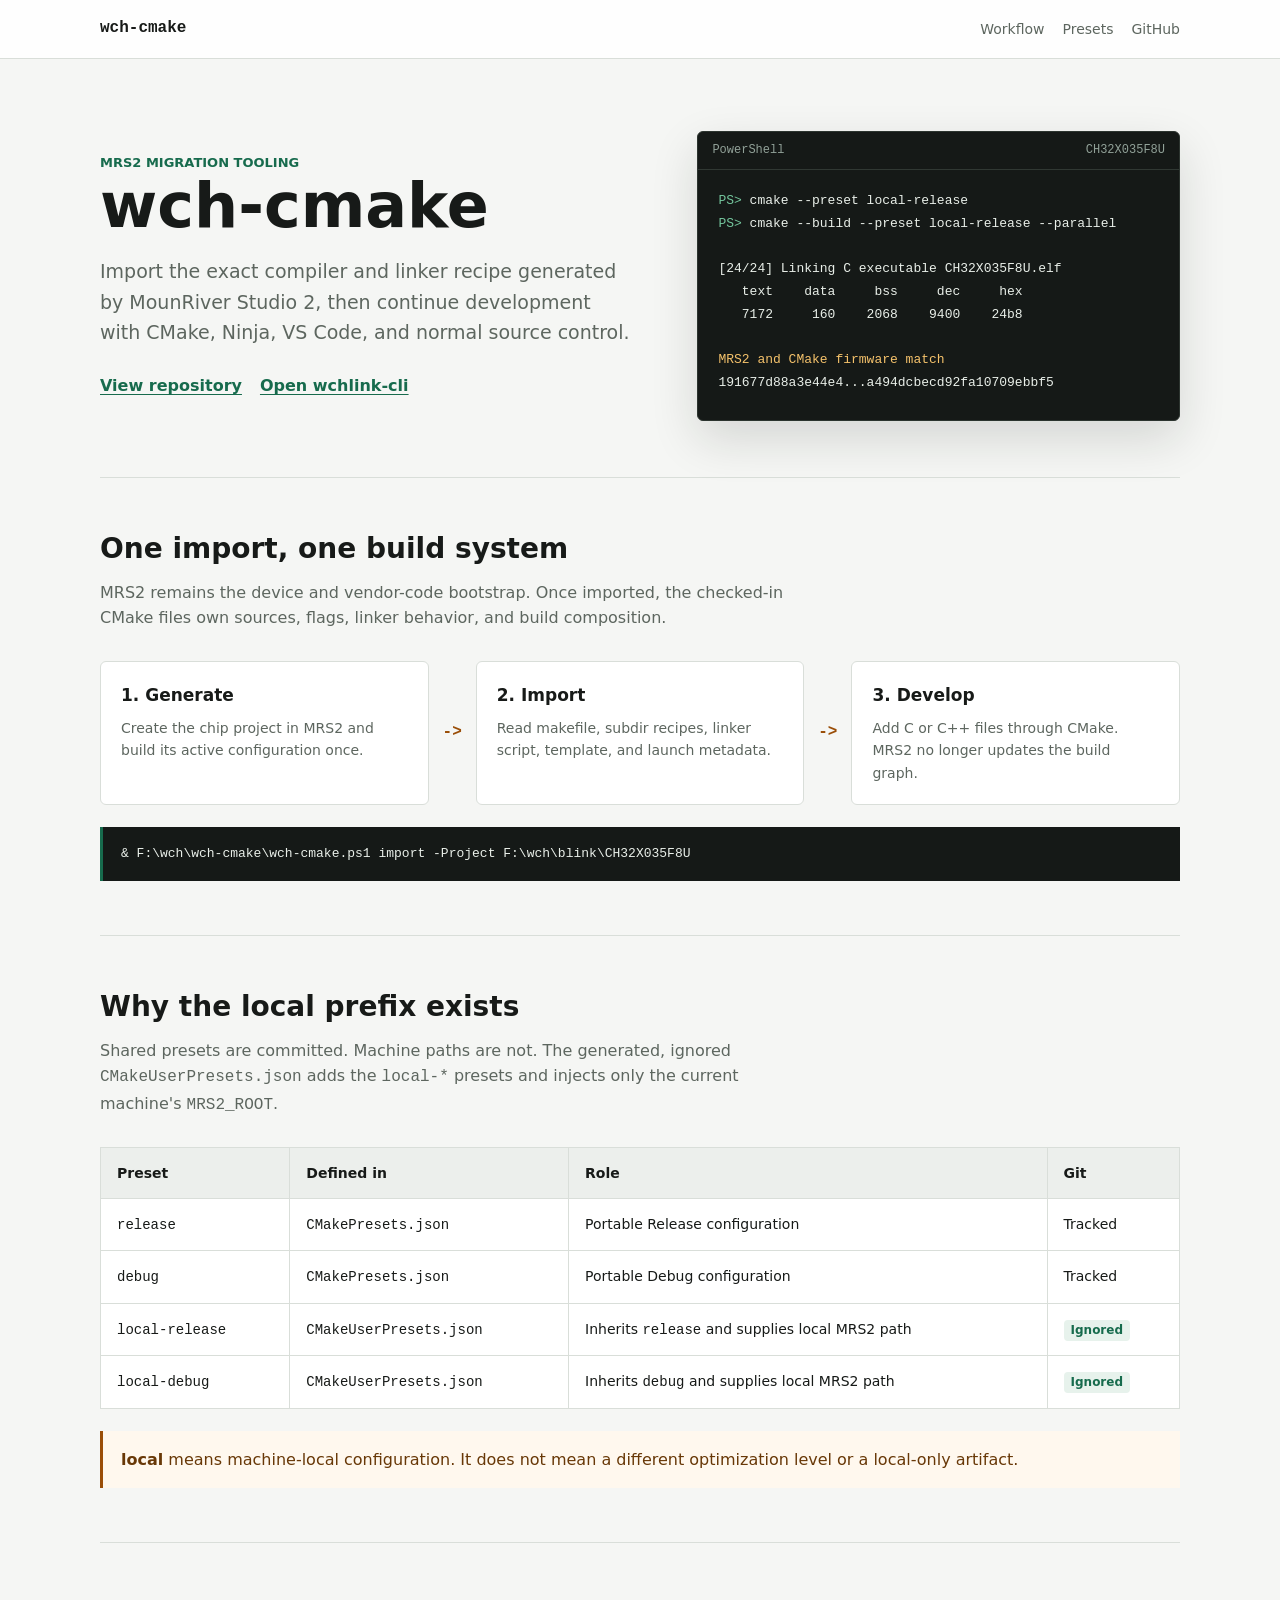
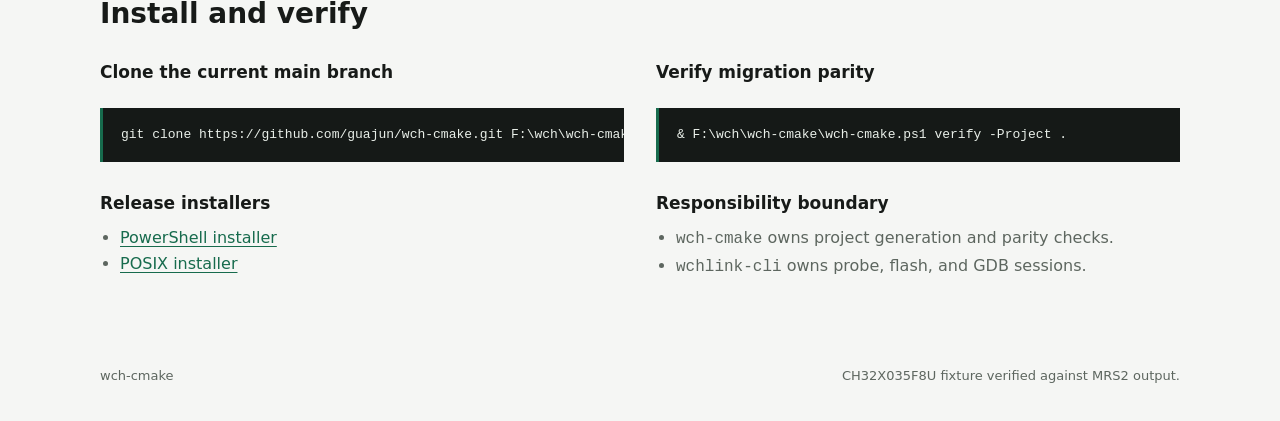
==== docs/index.html @ 76bac371 "Publish documentation with GitHub Pages" ====
<!doctype html>
<html lang="en">
<head>
  <meta charset="utf-8">
  <meta name="viewport" content="width=device-width, initial-scale=1">
  <meta name="description" content="Script-driven MRS2 to CMake migration for WCH RISC-V projects.">
  <title>wch-cmake</title>
  <style>
    :root {
      color-scheme: light;
      --page: #f5f6f4;
      --surface: #ffffff;
      --ink: #171a18;
      --muted: #5d665f;
      --line: #d9ded9;
      --green: #176b4d;
      --green-soft: #e7f2ec;
      --amber: #9a4e08;
      --code: #151917;
      --code-ink: #e9efe9;
      --code-muted: #91a198;
      --max: 1080px;
    }

    * {
      box-sizing: border-box;
    }

    html {
      scroll-behavior: smooth;
    }

    body {
      margin: 0;
      background: var(--page);
      color: var(--ink);
      font-family: Inter, ui-sans-serif, system-ui, -apple-system, BlinkMacSystemFont, "Segoe UI", sans-serif;
      font-size: 16px;
      line-height: 1.6;
      letter-spacing: 0;
    }

    a {
      color: var(--green);
      text-decoration-thickness: 1px;
      text-underline-offset: 3px;
    }

    code,
    pre {
      font-family: "Cascadia Code", "SFMono-Regular", Consolas, monospace;
      letter-spacing: 0;
    }

    .topbar {
      border-bottom: 1px solid var(--line);
      background: rgba(255, 255, 255, 0.92);
    }

    .topbar-inner,
    main,
    footer {
      width: min(calc(100% - 40px), var(--max));
      margin: 0 auto;
    }

    .topbar-inner {
      min-height: 58px;
      display: flex;
      align-items: center;
      justify-content: space-between;
      gap: 24px;
    }

    .wordmark {
      color: var(--ink);
      font-family: "Cascadia Code", Consolas, monospace;
      font-weight: 700;
      text-decoration: none;
    }

    nav {
      display: flex;
      align-items: center;
      gap: 18px;
      font-size: 14px;
    }

    nav a {
      color: var(--muted);
      text-decoration: none;
    }

    .intro {
      display: grid;
      grid-template-columns: minmax(0, 1.05fr) minmax(360px, 0.95fr);
      gap: 64px;
      align-items: center;
      padding: 72px 0 56px;
    }

    .eyebrow {
      color: var(--green);
      font-size: 13px;
      font-weight: 700;
      text-transform: uppercase;
    }

    h1,
    h2,
    h3,
    p {
      margin-top: 0;
    }

    h1 {
      margin-bottom: 18px;
      font-size: clamp(38px, 6vw, 62px);
      line-height: 1.04;
      letter-spacing: 0;
    }

    h2 {
      margin-bottom: 14px;
      font-size: 28px;
      line-height: 1.2;
      letter-spacing: 0;
    }

    h3 {
      margin-bottom: 8px;
      font-size: 17px;
      letter-spacing: 0;
    }

    .lede {
      max-width: 620px;
      color: var(--muted);
      font-size: 19px;
    }

    .links {
      display: flex;
      flex-wrap: wrap;
      gap: 18px;
      margin-top: 26px;
      font-weight: 650;
    }

    .terminal {
      overflow: hidden;
      border: 1px solid #2c342f;
      border-radius: 6px;
      background: var(--code);
      color: var(--code-ink);
      box-shadow: 0 18px 48px rgba(23, 26, 24, 0.14);
    }

    .terminal-bar {
      display: flex;
      align-items: center;
      justify-content: space-between;
      min-height: 38px;
      padding: 0 14px;
      border-bottom: 1px solid #303833;
      color: var(--code-muted);
      font-family: "Cascadia Code", Consolas, monospace;
      font-size: 12px;
    }

    .terminal pre {
      min-height: 250px;
      margin: 0;
      padding: 20px;
      overflow-x: auto;
      font-size: 13px;
      line-height: 1.75;
    }

    .prompt {
      color: #74c69d;
    }

    .result {
      color: #f5c26b;
    }

    section {
      padding: 54px 0;
      border-top: 1px solid var(--line);
    }

    .section-copy {
      max-width: 720px;
      color: var(--muted);
    }

    .flow {
      display: grid;
      grid-template-columns: 1fr auto 1fr auto 1fr;
      gap: 14px;
      align-items: stretch;
      margin-top: 30px;
    }

    .flow-item {
      min-width: 0;
      padding: 20px;
      border: 1px solid var(--line);
      border-radius: 6px;
      background: var(--surface);
    }

    .flow-item p {
      margin-bottom: 0;
      color: var(--muted);
      font-size: 14px;
    }

    .flow-arrow {
      align-self: center;
      color: var(--amber);
      font-family: Consolas, monospace;
      font-weight: 700;
    }

    .command {
      margin: 22px 0 0;
      padding: 16px 18px;
      overflow-x: auto;
      border-left: 3px solid var(--green);
      background: var(--code);
      color: var(--code-ink);
      font-size: 13px;
      line-height: 1.7;
      white-space: pre;
    }

    .preset-table {
      width: 100%;
      margin-top: 28px;
      border-collapse: collapse;
      background: var(--surface);
      font-size: 14px;
    }

    .preset-table th,
    .preset-table td {
      padding: 14px 16px;
      border: 1px solid var(--line);
      text-align: left;
      vertical-align: top;
    }

    .preset-table th {
      background: #ecefec;
      font-weight: 700;
    }

    .local {
      display: inline-block;
      padding: 1px 7px;
      border-radius: 4px;
      background: var(--green-soft);
      color: var(--green);
      font-size: 12px;
      font-weight: 700;
    }

    .note {
      margin-top: 22px;
      padding: 16px 18px;
      border-left: 3px solid var(--amber);
      background: #fff8ee;
      color: #683807;
    }

    .two-column {
      display: grid;
      grid-template-columns: repeat(2, minmax(0, 1fr));
      gap: 32px;
      margin-top: 28px;
    }

    .plain-list {
      margin: 0;
      padding-left: 20px;
      color: var(--muted);
    }

    footer {
      display: flex;
      justify-content: space-between;
      gap: 24px;
      padding: 32px 0 44px;
      color: var(--muted);
      font-size: 13px;
    }

    @media (max-width: 820px) {
      .intro {
        grid-template-columns: 1fr;
        gap: 36px;
        padding-top: 48px;
      }

      .flow {
        grid-template-columns: 1fr;
      }

      .flow-arrow {
        transform: rotate(90deg);
        justify-self: center;
      }
    }

    @media (max-width: 620px) {
      .topbar-inner,
      main,
      footer {
        width: min(calc(100% - 28px), var(--max));
      }

      nav a:not(:last-child) {
        display: none;
      }

      .intro {
        padding: 38px 0 42px;
      }

      .lede {
        font-size: 17px;
      }

      .two-column {
        grid-template-columns: 1fr;
      }

      .preset-table {
        display: block;
        overflow-x: auto;
      }

      footer {
        flex-direction: column;
      }
    }
  </style>
</head>
<body>
  <header class="topbar">
    <div class="topbar-inner">
      <a class="wordmark" href="./">wch-cmake</a>
      <nav aria-label="Primary navigation">
        <a href="#workflow">Workflow</a>
        <a href="#presets">Presets</a>
        <a href="https://github.com/guajun/wch-cmake">GitHub</a>
      </nav>
    </div>
  </header>

  <main>
    <div class="intro">
      <div>
        <div class="eyebrow">MRS2 migration tooling</div>
        <h1>wch-cmake</h1>
        <p class="lede">
          Import the exact compiler and linker recipe generated by MounRiver
          Studio 2, then continue development with CMake, Ninja, VS Code, and
          normal source control.
        </p>
        <div class="links">
          <a href="https://github.com/guajun/wch-cmake">View repository</a>
          <a href="https://github.com/guajun/wchlink-cli">Open wchlink-cli</a>
        </div>
      </div>

      <div class="terminal" aria-label="Verified CH32X035 build output">
        <div class="terminal-bar">
          <span>PowerShell</span>
          <span>CH32X035F8U</span>
        </div>
        <pre><span class="prompt">PS&gt;</span> cmake --preset local-release
<span class="prompt">PS&gt;</span> cmake --build --preset local-release --parallel

[24/24] Linking C executable CH32X035F8U.elf
   text    data     bss     dec     hex
   7172     160    2068    9400    24b8

<span class="result">MRS2 and CMake firmware match</span>
191677d88a3e44e4...a494dcbecd92fa10709ebbf5</pre>
      </div>
    </div>

    <section id="workflow">
      <h2>One import, one build system</h2>
      <p class="section-copy">
        MRS2 remains the device and vendor-code bootstrap. Once imported, the
        checked-in CMake files own sources, flags, linker behavior, and build
        composition.
      </p>

      <div class="flow" aria-label="MRS2 to CMake workflow">
        <div class="flow-item">
          <h3>1. Generate</h3>
          <p>Create the chip project in MRS2 and build its active configuration once.</p>
        </div>
        <div class="flow-arrow" aria-hidden="true">-&gt;</div>
        <div class="flow-item">
          <h3>2. Import</h3>
          <p>Read makefile, subdir recipes, linker script, template, and launch metadata.</p>
        </div>
        <div class="flow-arrow" aria-hidden="true">-&gt;</div>
        <div class="flow-item">
          <h3>3. Develop</h3>
          <p>Add C or C++ files through CMake. MRS2 no longer updates the build graph.</p>
        </div>
      </div>

      <pre class="command">&amp; F:\wch\wch-cmake\wch-cmake.ps1 import -Project F:\wch\blink\CH32X035F8U</pre>
    </section>

    <section id="presets">
      <h2>Why the local prefix exists</h2>
      <p class="section-copy">
        Shared presets are committed. Machine paths are not. The generated,
        ignored <code>CMakeUserPresets.json</code> adds the <code>local-*</code>
        presets and injects only the current machine's <code>MRS2_ROOT</code>.
      </p>

      <table class="preset-table">
        <thead>
          <tr>
            <th>Preset</th>
            <th>Defined in</th>
            <th>Role</th>
            <th>Git</th>
          </tr>
        </thead>
        <tbody>
          <tr>
            <td><code>release</code></td>
            <td><code>CMakePresets.json</code></td>
            <td>Portable Release configuration</td>
            <td>Tracked</td>
          </tr>
          <tr>
            <td><code>debug</code></td>
            <td><code>CMakePresets.json</code></td>
            <td>Portable Debug configuration</td>
            <td>Tracked</td>
          </tr>
          <tr>
            <td><code>local-release</code></td>
            <td><code>CMakeUserPresets.json</code></td>
            <td>Inherits <code>release</code> and supplies local MRS2 path</td>
            <td><span class="local">Ignored</span></td>
          </tr>
          <tr>
            <td><code>local-debug</code></td>
            <td><code>CMakeUserPresets.json</code></td>
            <td>Inherits <code>debug</code> and supplies local MRS2 path</td>
            <td><span class="local">Ignored</span></td>
          </tr>
        </tbody>
      </table>

      <div class="note">
        <strong>local</strong> means machine-local configuration. It does not
        mean a different optimization level or a local-only artifact.
      </div>
    </section>

    <section id="install">
      <h2>Install and verify</h2>
      <div class="two-column">
        <div>
          <h3>Clone the current main branch</h3>
          <pre class="command">git clone https://github.com/guajun/wch-cmake.git F:\wch\wch-cmake</pre>
        </div>
        <div>
          <h3>Verify migration parity</h3>
          <pre class="command">&amp; F:\wch\wch-cmake\wch-cmake.ps1 verify -Project .</pre>
        </div>
      </div>

      <div class="two-column">
        <div>
          <h3>Release installers</h3>
          <ul class="plain-list">
            <li><a href="./install.ps1">PowerShell installer</a></li>
            <li><a href="./install.sh">POSIX installer</a></li>
          </ul>
        </div>
        <div>
          <h3>Responsibility boundary</h3>
          <ul class="plain-list">
            <li><code>wch-cmake</code> owns project generation and parity checks.</li>
            <li><code>wchlink-cli</code> owns probe, flash, and GDB sessions.</li>
          </ul>
        </div>
      </div>
    </section>
  </main>

  <footer>
    <span>wch-cmake</span>
    <span>CH32X035F8U fixture verified against MRS2 output.</span>
  </footer>
</body>
</html>
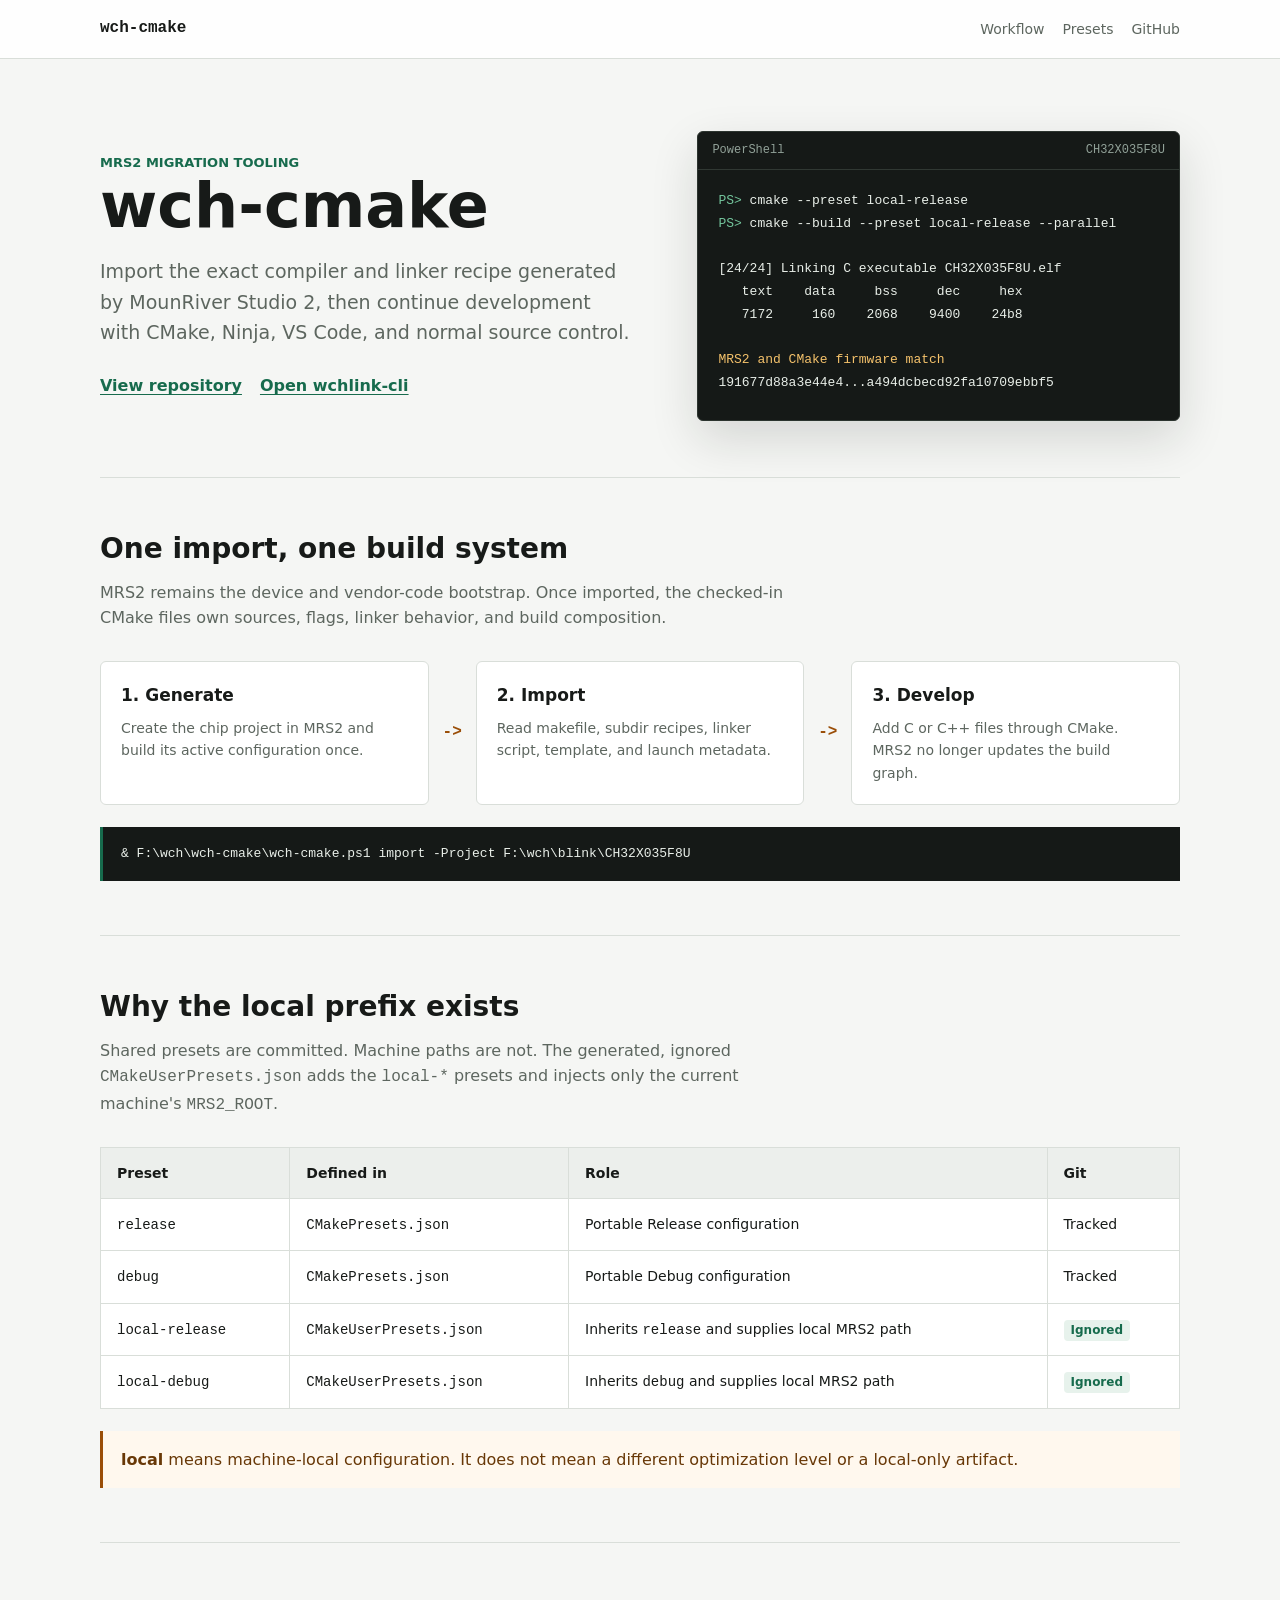
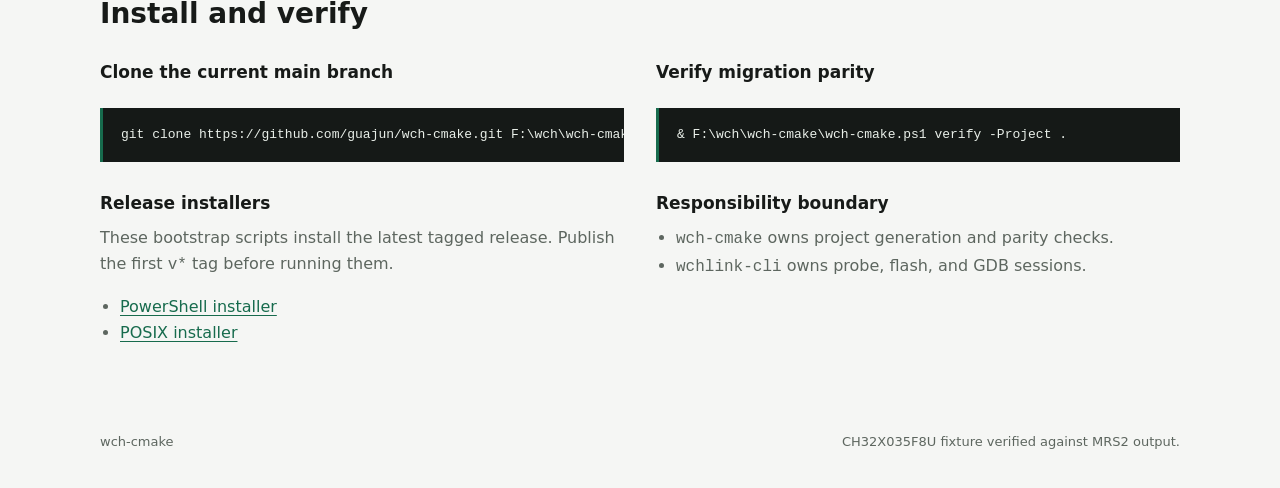
==== commit b7c10704: "Clarify tagged release requirement" ====
--- a/docs/index.html
+++ b/docs/index.html
@@ -488,6 +488,10 @@
       <div class="two-column">
         <div>
           <h3>Release installers</h3>
+          <p class="section-copy">
+            These bootstrap scripts install the latest tagged release. Publish
+            the first <code>v*</code> tag before running them.
+          </p>
           <ul class="plain-list">
             <li><a href="./install.ps1">PowerShell installer</a></li>
             <li><a href="./install.sh">POSIX installer</a></li>
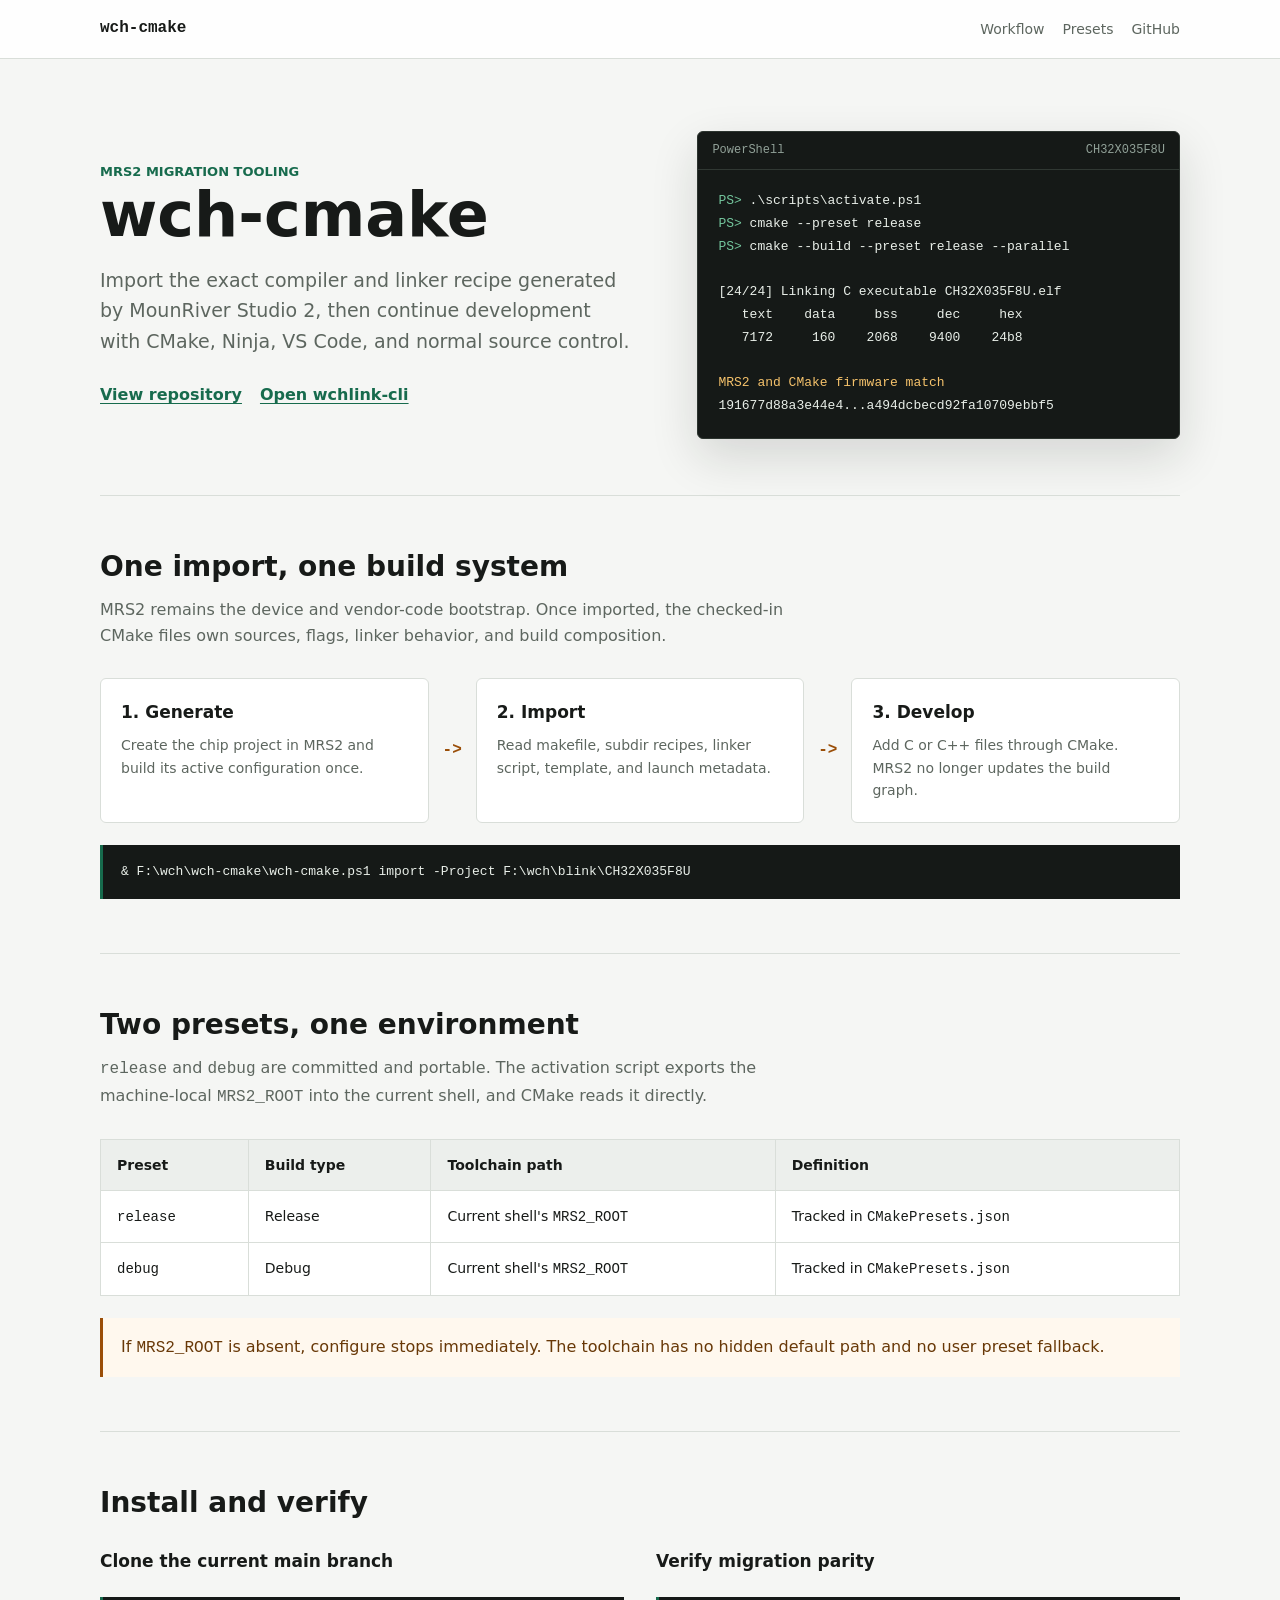
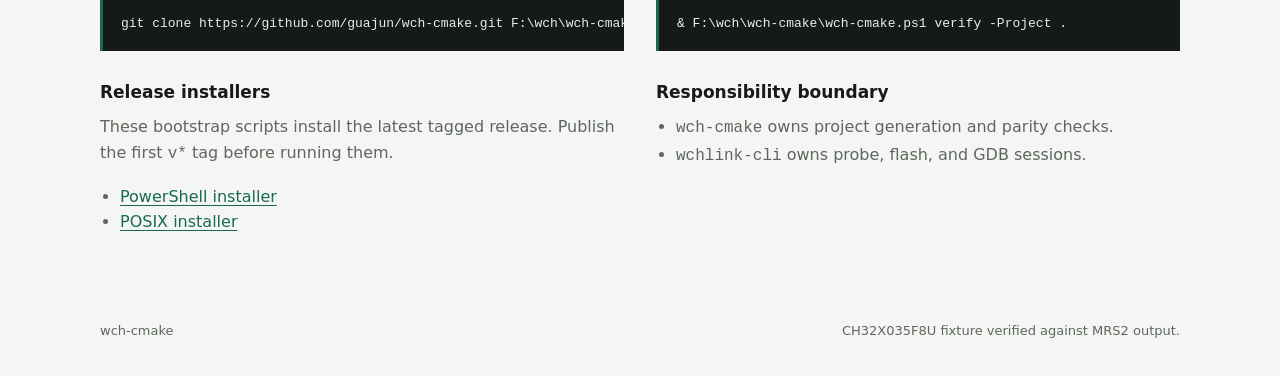
==== commit 5f81a8a6: "Use environment-backed release and debug presets" ====
--- a/docs/index.html
+++ b/docs/index.html
@@ -257,16 +257,6 @@
       font-weight: 700;
     }
 
-    .local {
-      display: inline-block;
-      padding: 1px 7px;
-      border-radius: 4px;
-      background: var(--green-soft);
-      color: var(--green);
-      font-size: 12px;
-      font-weight: 700;
-    }
-
     .note {
       margin-top: 22px;
       padding: 16px 18px;
@@ -381,8 +371,9 @@
           <span>PowerShell</span>
           <span>CH32X035F8U</span>
         </div>
-        <pre><span class="prompt">PS&gt;</span> cmake --preset local-release
-<span class="prompt">PS&gt;</span> cmake --build --preset local-release --parallel
+        <pre><span class="prompt">PS&gt;</span> .\scripts\activate.ps1
+<span class="prompt">PS&gt;</span> cmake --preset release
+<span class="prompt">PS&gt;</span> cmake --build --preset release --parallel
 
 [24/24] Linking C executable CH32X035F8U.elf
    text    data     bss     dec     hex
@@ -422,53 +413,41 @@
     </section>
 
     <section id="presets">
-      <h2>Why the local prefix exists</h2>
+      <h2>Two presets, one environment</h2>
       <p class="section-copy">
-        Shared presets are committed. Machine paths are not. The generated,
-        ignored <code>CMakeUserPresets.json</code> adds the <code>local-*</code>
-        presets and injects only the current machine's <code>MRS2_ROOT</code>.
+        <code>release</code> and <code>debug</code> are committed and portable.
+        The activation script exports the machine-local <code>MRS2_ROOT</code>
+        into the current shell, and CMake reads it directly.
       </p>
 
       <table class="preset-table">
         <thead>
           <tr>
             <th>Preset</th>
-            <th>Defined in</th>
-            <th>Role</th>
-            <th>Git</th>
+            <th>Build type</th>
+            <th>Toolchain path</th>
+            <th>Definition</th>
           </tr>
         </thead>
         <tbody>
           <tr>
             <td><code>release</code></td>
-            <td><code>CMakePresets.json</code></td>
-            <td>Portable Release configuration</td>
-            <td>Tracked</td>
+            <td>Release</td>
+            <td>Current shell's <code>MRS2_ROOT</code></td>
+            <td>Tracked in <code>CMakePresets.json</code></td>
           </tr>
           <tr>
             <td><code>debug</code></td>
-            <td><code>CMakePresets.json</code></td>
-            <td>Portable Debug configuration</td>
-            <td>Tracked</td>
-          </tr>
-          <tr>
-            <td><code>local-release</code></td>
-            <td><code>CMakeUserPresets.json</code></td>
-            <td>Inherits <code>release</code> and supplies local MRS2 path</td>
-            <td><span class="local">Ignored</span></td>
-          </tr>
-          <tr>
-            <td><code>local-debug</code></td>
-            <td><code>CMakeUserPresets.json</code></td>
-            <td>Inherits <code>debug</code> and supplies local MRS2 path</td>
-            <td><span class="local">Ignored</span></td>
+            <td>Debug</td>
+            <td>Current shell's <code>MRS2_ROOT</code></td>
+            <td>Tracked in <code>CMakePresets.json</code></td>
           </tr>
         </tbody>
       </table>
 
       <div class="note">
-        <strong>local</strong> means machine-local configuration. It does not
-        mean a different optimization level or a local-only artifact.
+        If <code>MRS2_ROOT</code> is absent, configure stops immediately. The
+        toolchain has no hidden default path and no user preset fallback.
       </div>
     </section>
 
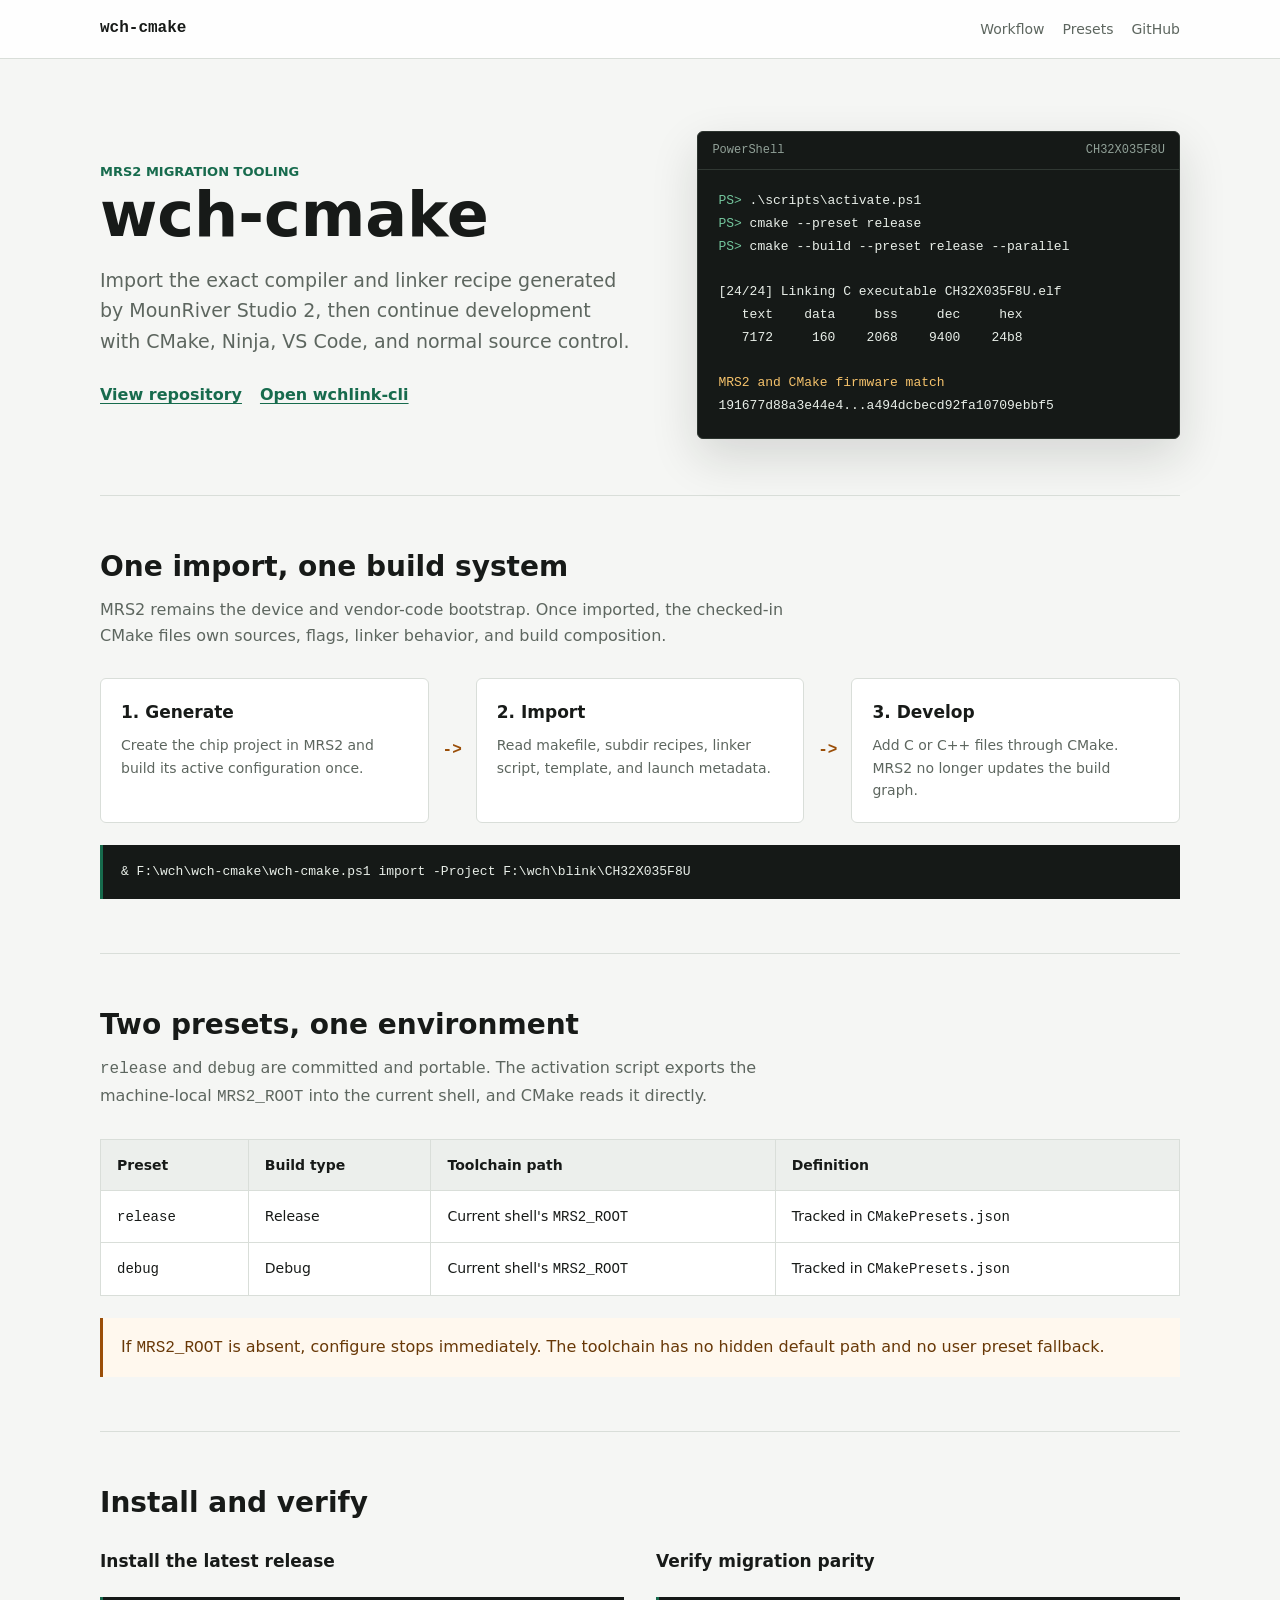
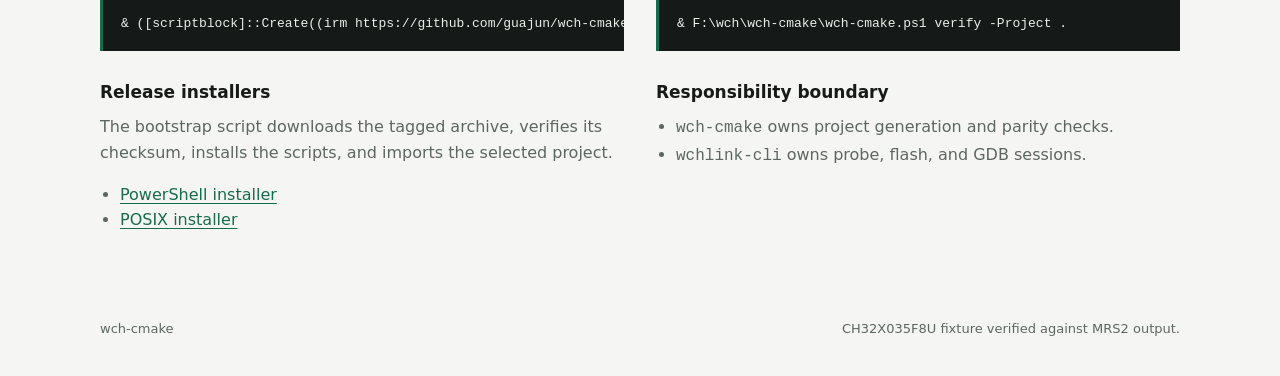
==== commit 90d3cd2c: "Prepare one-command release installer" ====
--- a/docs/index.html
+++ b/docs/index.html
@@ -455,8 +455,8 @@
       <h2>Install and verify</h2>
       <div class="two-column">
         <div>
-          <h3>Clone the current main branch</h3>
-          <pre class="command">git clone https://github.com/guajun/wch-cmake.git F:\wch\wch-cmake</pre>
+          <h3>Install the latest release</h3>
+          <pre class="command">&amp; ([scriptblock]::Create((irm https://github.com/guajun/wch-cmake/releases/latest/download/install.ps1))) -Project F:\wch\blink\CH32X035F8U</pre>
         </div>
         <div>
           <h3>Verify migration parity</h3>
@@ -468,8 +468,8 @@
         <div>
           <h3>Release installers</h3>
           <p class="section-copy">
-            These bootstrap scripts install the latest tagged release. Publish
-            the first <code>v*</code> tag before running them.
+            The bootstrap script downloads the tagged archive, verifies its
+            checksum, installs the scripts, and imports the selected project.
           </p>
           <ul class="plain-list">
             <li><a href="./install.ps1">PowerShell installer</a></li>
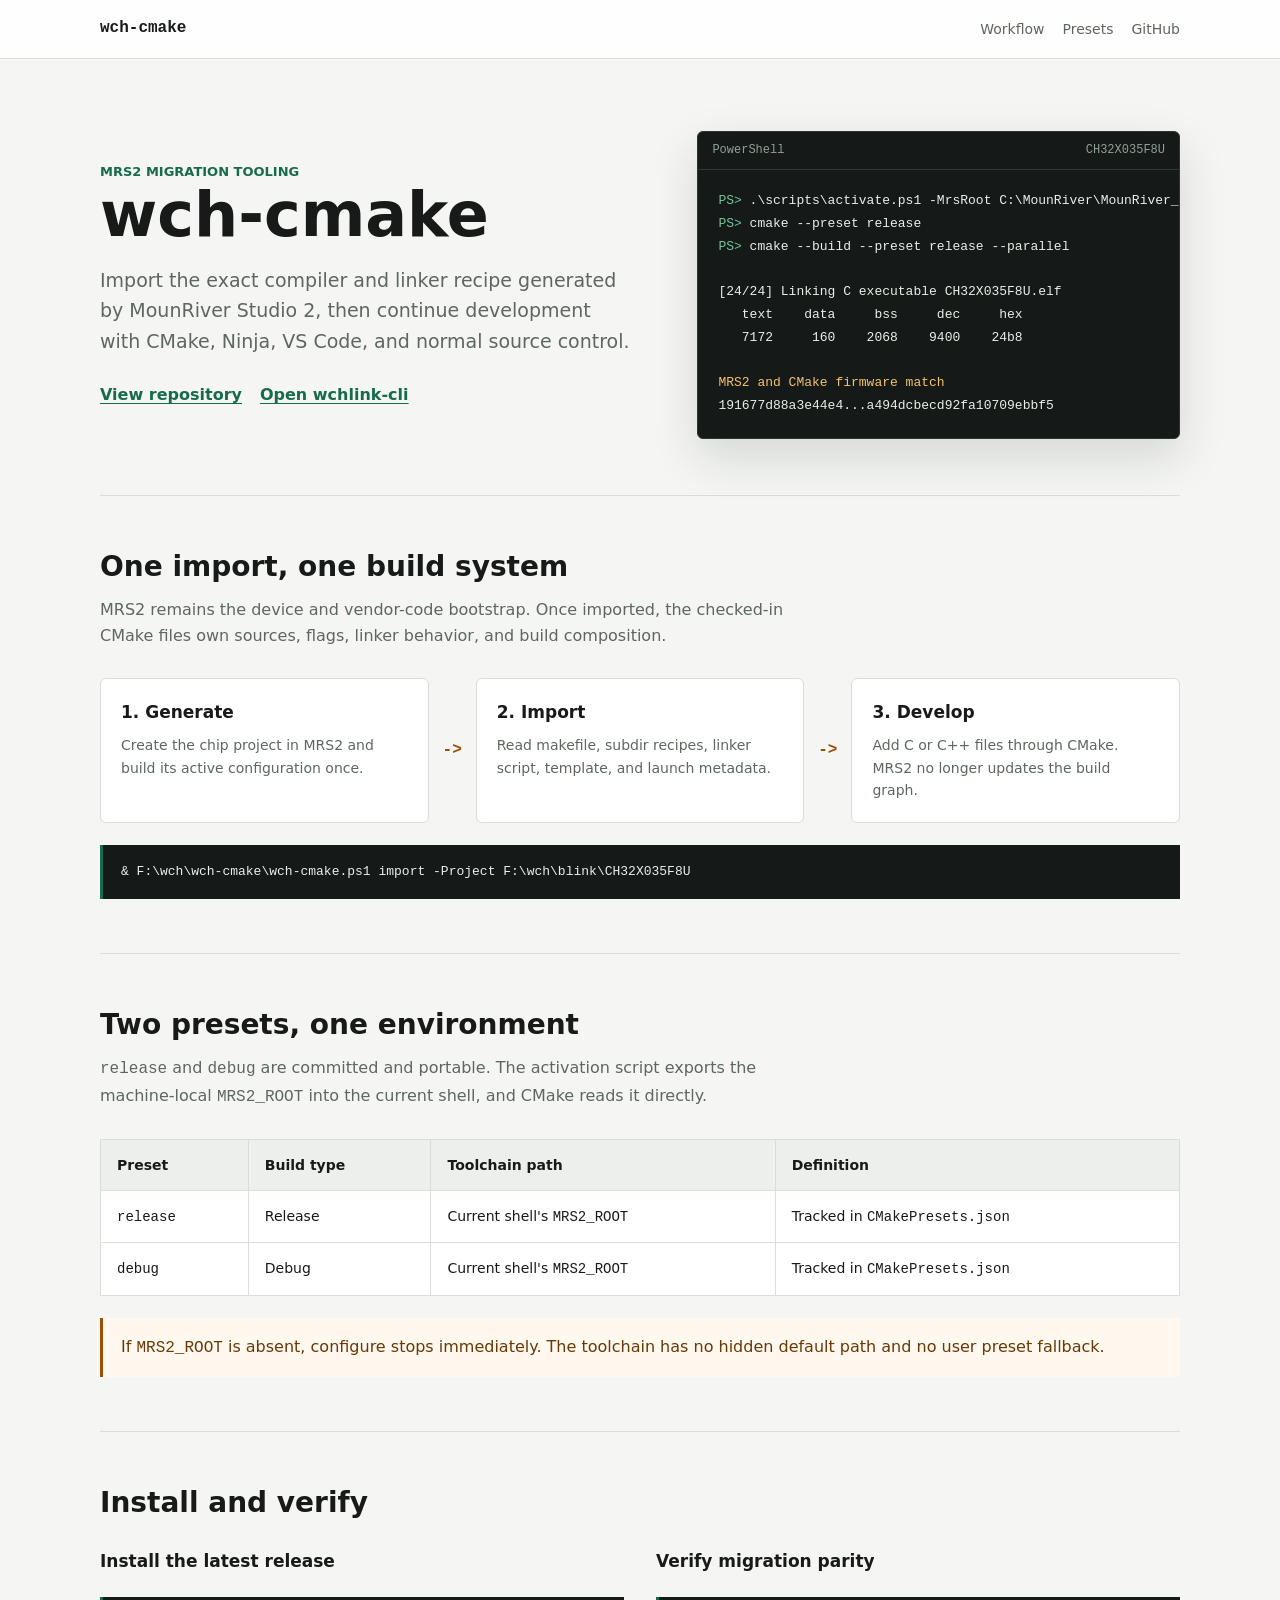
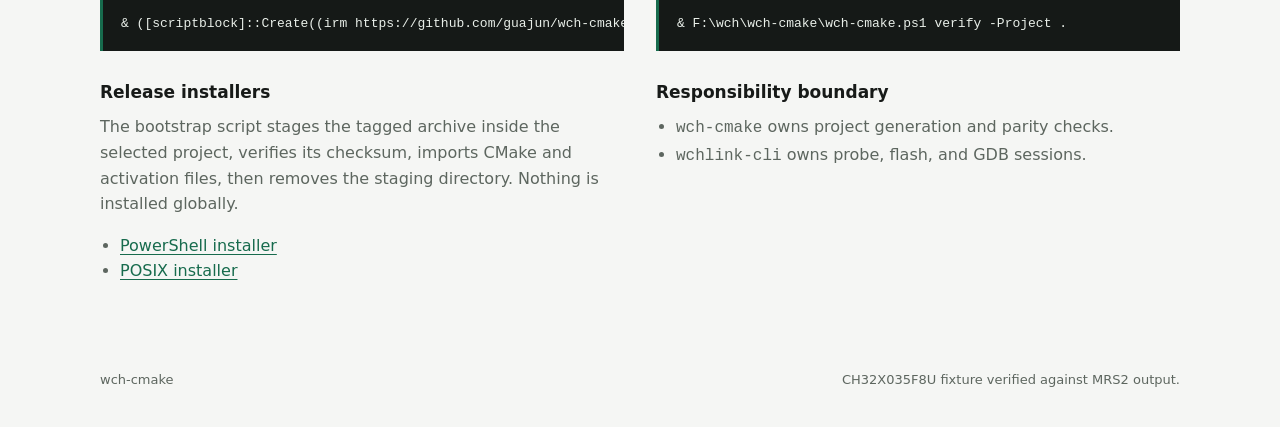
==== commit 59348cc2: "Keep toolchain installation project-local" ====
--- a/docs/index.html
+++ b/docs/index.html
@@ -371,7 +371,7 @@
           <span>PowerShell</span>
           <span>CH32X035F8U</span>
         </div>
-        <pre><span class="prompt">PS&gt;</span> .\scripts\activate.ps1
+        <pre><span class="prompt">PS&gt;</span> .\scripts\activate.ps1 -MrsRoot C:\MounRiver\MounRiver_Studio2
 <span class="prompt">PS&gt;</span> cmake --preset release
 <span class="prompt">PS&gt;</span> cmake --build --preset release --parallel
 
@@ -468,8 +468,9 @@
         <div>
           <h3>Release installers</h3>
           <p class="section-copy">
-            The bootstrap script downloads the tagged archive, verifies its
-            checksum, installs the scripts, and imports the selected project.
+            The bootstrap script stages the tagged archive inside the selected
+            project, verifies its checksum, imports CMake and activation files,
+            then removes the staging directory. Nothing is installed globally.
           </p>
           <ul class="plain-list">
             <li><a href="./install.ps1">PowerShell installer</a></li>
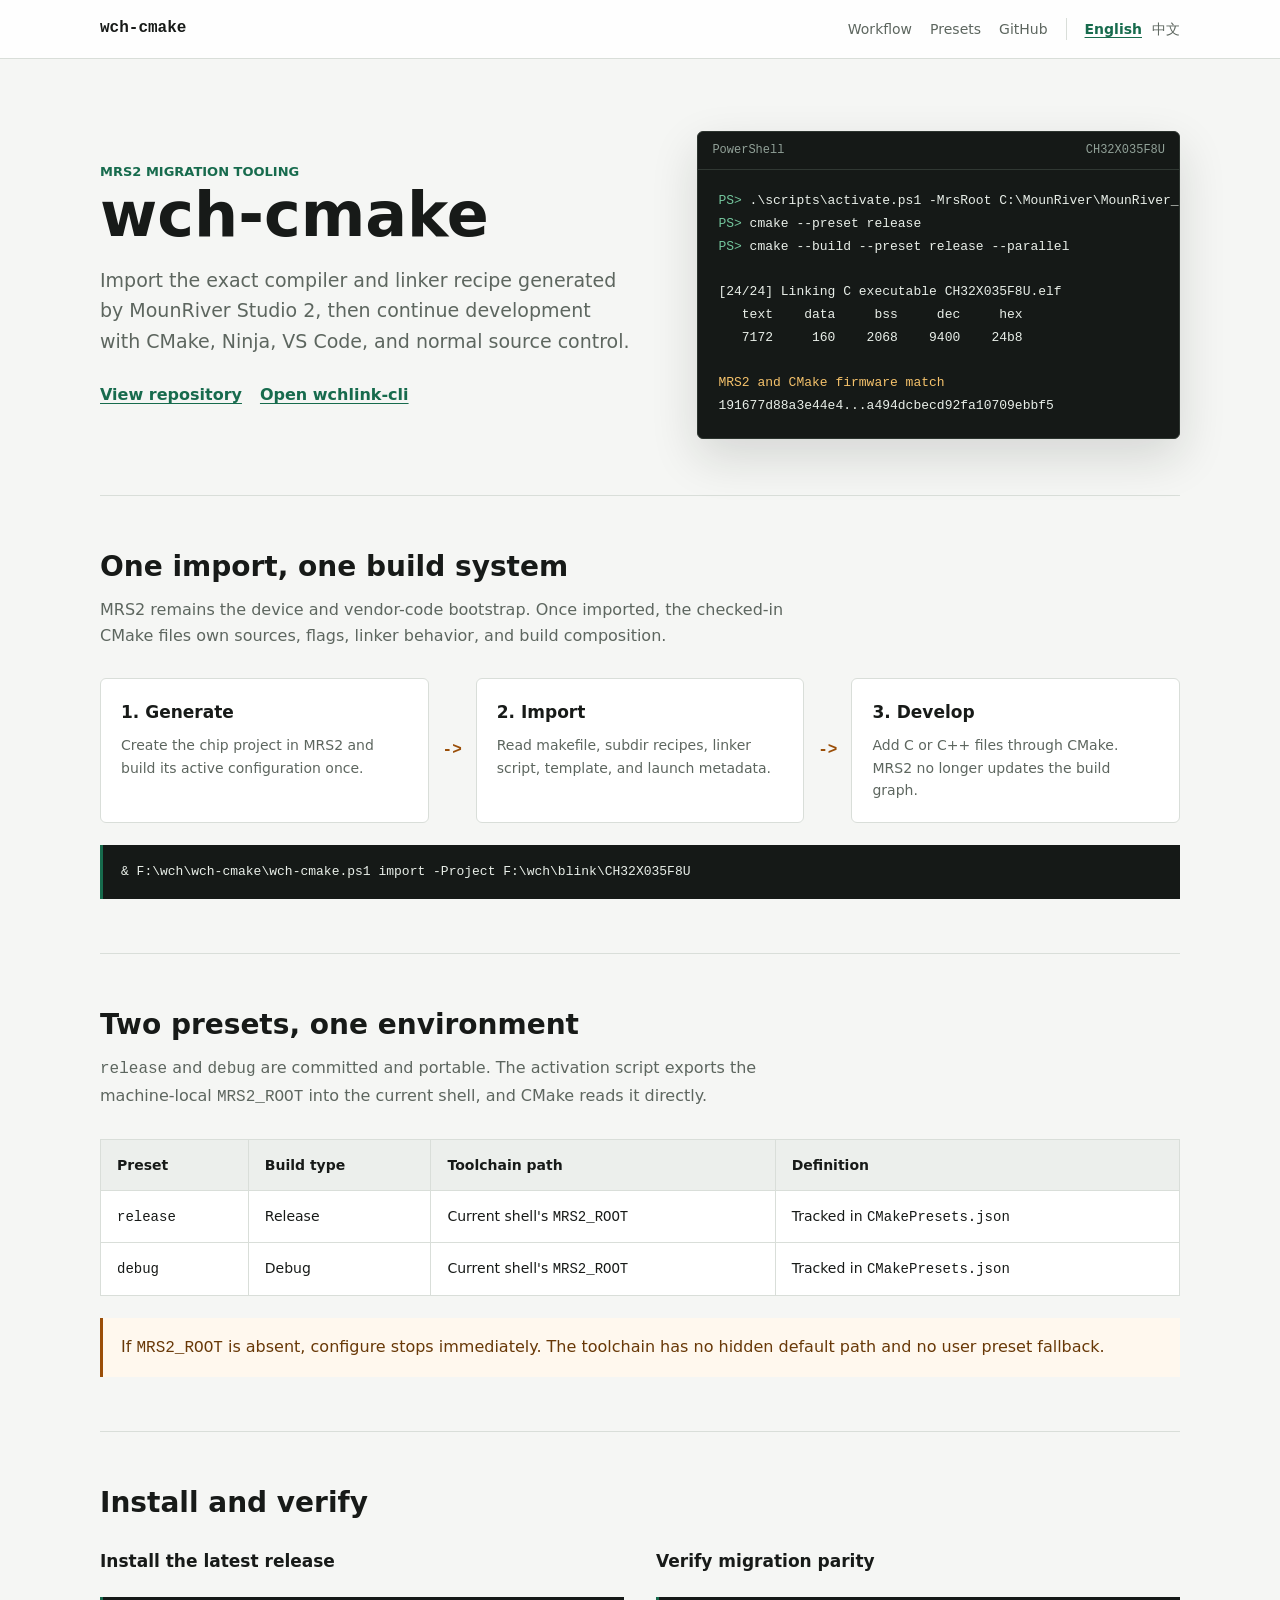
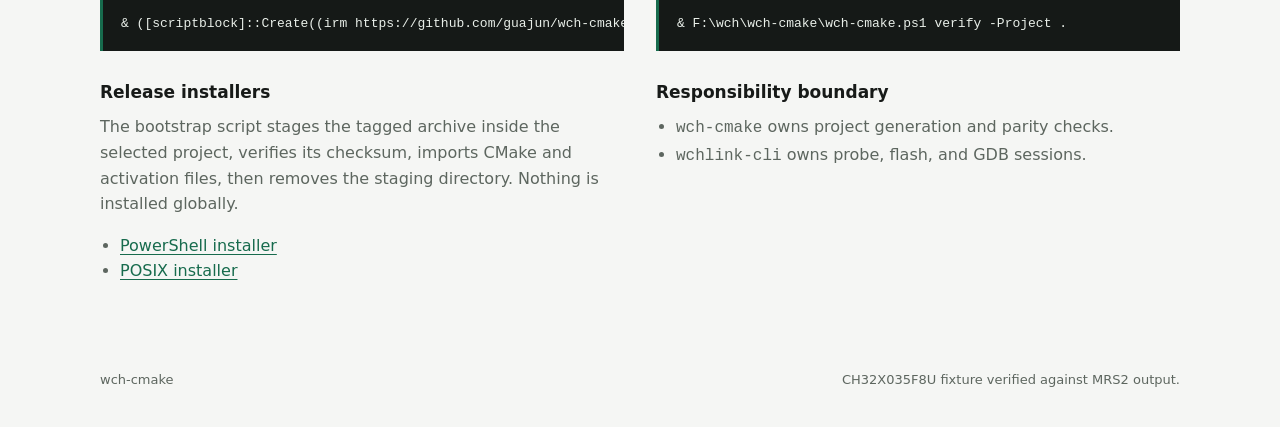
==== commit 1032e78a: "docs: add Chinese GitHub Pages and language navigation" ====
--- a/docs/index.html
+++ b/docs/index.html
@@ -5,338 +5,10 @@
   <meta name="viewport" content="width=device-width, initial-scale=1">
   <meta name="description" content="Script-driven MRS2 to CMake migration for WCH RISC-V projects.">
   <title>wch-cmake</title>
-  <style>
-    :root {
-      color-scheme: light;
-      --page: #f5f6f4;
-      --surface: #ffffff;
-      --ink: #171a18;
-      --muted: #5d665f;
-      --line: #d9ded9;
-      --green: #176b4d;
-      --green-soft: #e7f2ec;
-      --amber: #9a4e08;
-      --code: #151917;
-      --code-ink: #e9efe9;
-      --code-muted: #91a198;
-      --max: 1080px;
-    }
+  <link rel="stylesheet" href="./styles.css">
+  <link rel="alternate" hreflang="en" href="./">
+  <link rel="alternate" hreflang="zh-CN" href="./zh.html">
 
-    * {
-      box-sizing: border-box;
-    }
-
-    html {
-      scroll-behavior: smooth;
-    }
-
-    body {
-      margin: 0;
-      background: var(--page);
-      color: var(--ink);
-      font-family: Inter, ui-sans-serif, system-ui, -apple-system, BlinkMacSystemFont, "Segoe UI", sans-serif;
-      font-size: 16px;
-      line-height: 1.6;
-      letter-spacing: 0;
-    }
-
-    a {
-      color: var(--green);
-      text-decoration-thickness: 1px;
-      text-underline-offset: 3px;
-    }
-
-    code,
-    pre {
-      font-family: "Cascadia Code", "SFMono-Regular", Consolas, monospace;
-      letter-spacing: 0;
-    }
-
-    .topbar {
-      border-bottom: 1px solid var(--line);
-      background: rgba(255, 255, 255, 0.92);
-    }
-
-    .topbar-inner,
-    main,
-    footer {
-      width: min(calc(100% - 40px), var(--max));
-      margin: 0 auto;
-    }
-
-    .topbar-inner {
-      min-height: 58px;
-      display: flex;
-      align-items: center;
-      justify-content: space-between;
-      gap: 24px;
-    }
-
-    .wordmark {
-      color: var(--ink);
-      font-family: "Cascadia Code", Consolas, monospace;
-      font-weight: 700;
-      text-decoration: none;
-    }
-
-    nav {
-      display: flex;
-      align-items: center;
-      gap: 18px;
-      font-size: 14px;
-    }
-
-    nav a {
-      color: var(--muted);
-      text-decoration: none;
-    }
-
-    .intro {
-      display: grid;
-      grid-template-columns: minmax(0, 1.05fr) minmax(360px, 0.95fr);
-      gap: 64px;
-      align-items: center;
-      padding: 72px 0 56px;
-    }
-
-    .eyebrow {
-      color: var(--green);
-      font-size: 13px;
-      font-weight: 700;
-      text-transform: uppercase;
-    }
-
-    h1,
-    h2,
-    h3,
-    p {
-      margin-top: 0;
-    }
-
-    h1 {
-      margin-bottom: 18px;
-      font-size: clamp(38px, 6vw, 62px);
-      line-height: 1.04;
-      letter-spacing: 0;
-    }
-
-    h2 {
-      margin-bottom: 14px;
-      font-size: 28px;
-      line-height: 1.2;
-      letter-spacing: 0;
-    }
-
-    h3 {
-      margin-bottom: 8px;
-      font-size: 17px;
-      letter-spacing: 0;
-    }
-
-    .lede {
-      max-width: 620px;
-      color: var(--muted);
-      font-size: 19px;
-    }
-
-    .links {
-      display: flex;
-      flex-wrap: wrap;
-      gap: 18px;
-      margin-top: 26px;
-      font-weight: 650;
-    }
-
-    .terminal {
-      overflow: hidden;
-      border: 1px solid #2c342f;
-      border-radius: 6px;
-      background: var(--code);
-      color: var(--code-ink);
-      box-shadow: 0 18px 48px rgba(23, 26, 24, 0.14);
-    }
-
-    .terminal-bar {
-      display: flex;
-      align-items: center;
-      justify-content: space-between;
-      min-height: 38px;
-      padding: 0 14px;
-      border-bottom: 1px solid #303833;
-      color: var(--code-muted);
-      font-family: "Cascadia Code", Consolas, monospace;
-      font-size: 12px;
-    }
-
-    .terminal pre {
-      min-height: 250px;
-      margin: 0;
-      padding: 20px;
-      overflow-x: auto;
-      font-size: 13px;
-      line-height: 1.75;
-    }
-
-    .prompt {
-      color: #74c69d;
-    }
-
-    .result {
-      color: #f5c26b;
-    }
-
-    section {
-      padding: 54px 0;
-      border-top: 1px solid var(--line);
-    }
-
-    .section-copy {
-      max-width: 720px;
-      color: var(--muted);
-    }
-
-    .flow {
-      display: grid;
-      grid-template-columns: 1fr auto 1fr auto 1fr;
-      gap: 14px;
-      align-items: stretch;
-      margin-top: 30px;
-    }
-
-    .flow-item {
-      min-width: 0;
-      padding: 20px;
-      border: 1px solid var(--line);
-      border-radius: 6px;
-      background: var(--surface);
-    }
-
-    .flow-item p {
-      margin-bottom: 0;
-      color: var(--muted);
-      font-size: 14px;
-    }
-
-    .flow-arrow {
-      align-self: center;
-      color: var(--amber);
-      font-family: Consolas, monospace;
-      font-weight: 700;
-    }
-
-    .command {
-      margin: 22px 0 0;
-      padding: 16px 18px;
-      overflow-x: auto;
-      border-left: 3px solid var(--green);
-      background: var(--code);
-      color: var(--code-ink);
-      font-size: 13px;
-      line-height: 1.7;
-      white-space: pre;
-    }
-
-    .preset-table {
-      width: 100%;
-      margin-top: 28px;
-      border-collapse: collapse;
-      background: var(--surface);
-      font-size: 14px;
-    }
-
-    .preset-table th,
-    .preset-table td {
-      padding: 14px 16px;
-      border: 1px solid var(--line);
-      text-align: left;
-      vertical-align: top;
-    }
-
-    .preset-table th {
-      background: #ecefec;
-      font-weight: 700;
-    }
-
-    .note {
-      margin-top: 22px;
-      padding: 16px 18px;
-      border-left: 3px solid var(--amber);
-      background: #fff8ee;
-      color: #683807;
-    }
-
-    .two-column {
-      display: grid;
-      grid-template-columns: repeat(2, minmax(0, 1fr));
-      gap: 32px;
-      margin-top: 28px;
-    }
-
-    .plain-list {
-      margin: 0;
-      padding-left: 20px;
-      color: var(--muted);
-    }
-
-    footer {
-      display: flex;
-      justify-content: space-between;
-      gap: 24px;
-      padding: 32px 0 44px;
-      color: var(--muted);
-      font-size: 13px;
-    }
-
-    @media (max-width: 820px) {
-      .intro {
-        grid-template-columns: 1fr;
-        gap: 36px;
-        padding-top: 48px;
-      }
-
-      .flow {
-        grid-template-columns: 1fr;
-      }
-
-      .flow-arrow {
-        transform: rotate(90deg);
-        justify-self: center;
-      }
-    }
-
-    @media (max-width: 620px) {
-      .topbar-inner,
-      main,
-      footer {
-        width: min(calc(100% - 28px), var(--max));
-      }
-
-      nav a:not(:last-child) {
-        display: none;
-      }
-
-      .intro {
-        padding: 38px 0 42px;
-      }
-
-      .lede {
-        font-size: 17px;
-      }
-
-      .two-column {
-        grid-template-columns: 1fr;
-      }
-
-      .preset-table {
-        display: block;
-        overflow-x: auto;
-      }
-
-      footer {
-        flex-direction: column;
-      }
-    }
-  </style>
 </head>
 <body>
   <header class="topbar">
@@ -346,6 +18,10 @@
         <a href="#workflow">Workflow</a>
         <a href="#presets">Presets</a>
         <a href="https://github.com/guajun/wch-cmake">GitHub</a>
+        <span class="language-switch" role="group" aria-label="Language">
+          <a href="./" lang="en" hreflang="en" aria-current="page">English</a>
+          <a href="./zh.html" lang="zh-CN" hreflang="zh-CN">中文</a>
+        </span>
       </nav>
     </div>
   </header>
--- a/docs/styles.css
+++ b/docs/styles.css
@@ -0,0 +1,361 @@
+:root {
+  color-scheme: light;
+  --page: #f5f6f4;
+  --surface: #ffffff;
+  --ink: #171a18;
+  --muted: #5d665f;
+  --line: #d9ded9;
+  --green: #176b4d;
+  --green-soft: #e7f2ec;
+  --amber: #9a4e08;
+  --code: #151917;
+  --code-ink: #e9efe9;
+  --code-muted: #91a198;
+  --max: 1080px;
+}
+
+* {
+  box-sizing: border-box;
+}
+
+html {
+  scroll-behavior: smooth;
+}
+
+body {
+  margin: 0;
+  background: var(--page);
+  color: var(--ink);
+  font-family: Inter, ui-sans-serif, system-ui, -apple-system, BlinkMacSystemFont, "Segoe UI", "Microsoft YaHei", "PingFang SC", sans-serif;
+  font-size: 16px;
+  line-height: 1.6;
+  letter-spacing: 0;
+}
+
+a {
+  color: var(--green);
+  text-decoration-thickness: 1px;
+  text-underline-offset: 3px;
+}
+
+code,
+pre {
+  font-family: "Cascadia Code", "SFMono-Regular", Consolas, monospace;
+  letter-spacing: 0;
+}
+
+.topbar {
+  border-bottom: 1px solid var(--line);
+  background: rgba(255, 255, 255, 0.92);
+}
+
+.topbar-inner,
+main,
+footer {
+  width: min(calc(100% - 40px), var(--max));
+  margin: 0 auto;
+}
+
+.topbar-inner {
+  min-height: 58px;
+  display: flex;
+  align-items: center;
+  justify-content: space-between;
+  gap: 24px;
+}
+
+.wordmark {
+  color: var(--ink);
+  font-family: "Cascadia Code", Consolas, monospace;
+  font-weight: 700;
+  text-decoration: none;
+}
+
+nav {
+  display: flex;
+  align-items: center;
+  gap: 18px;
+  font-size: 14px;
+}
+
+nav a {
+  color: var(--muted);
+  text-decoration: none;
+}
+
+.intro {
+  display: grid;
+  grid-template-columns: minmax(0, 1.05fr) minmax(360px, 0.95fr);
+  gap: 64px;
+  align-items: center;
+  padding: 72px 0 56px;
+}
+
+.eyebrow {
+  color: var(--green);
+  font-size: 13px;
+  font-weight: 700;
+  text-transform: uppercase;
+}
+
+h1,
+h2,
+h3,
+p {
+  margin-top: 0;
+}
+
+h1 {
+  margin-bottom: 18px;
+  font-size: clamp(38px, 6vw, 62px);
+  line-height: 1.04;
+  letter-spacing: 0;
+}
+
+h2 {
+  margin-bottom: 14px;
+  font-size: 28px;
+  line-height: 1.2;
+  letter-spacing: 0;
+}
+
+h3 {
+  margin-bottom: 8px;
+  font-size: 17px;
+  letter-spacing: 0;
+}
+
+.lede {
+  max-width: 620px;
+  color: var(--muted);
+  font-size: 19px;
+}
+
+.links {
+  display: flex;
+  flex-wrap: wrap;
+  gap: 18px;
+  margin-top: 26px;
+  font-weight: 650;
+}
+
+.terminal {
+  overflow: hidden;
+  border: 1px solid #2c342f;
+  border-radius: 6px;
+  background: var(--code);
+  color: var(--code-ink);
+  box-shadow: 0 18px 48px rgba(23, 26, 24, 0.14);
+}
+
+.terminal-bar {
+  display: flex;
+  align-items: center;
+  justify-content: space-between;
+  min-height: 38px;
+  padding: 0 14px;
+  border-bottom: 1px solid #303833;
+  color: var(--code-muted);
+  font-family: "Cascadia Code", Consolas, monospace;
+  font-size: 12px;
+}
+
+.terminal pre {
+  min-height: 250px;
+  margin: 0;
+  padding: 20px;
+  overflow-x: auto;
+  font-size: 13px;
+  line-height: 1.75;
+}
+
+.prompt {
+  color: #74c69d;
+}
+
+.result {
+  color: #f5c26b;
+}
+
+section {
+  padding: 54px 0;
+  border-top: 1px solid var(--line);
+}
+
+.section-copy {
+  max-width: 720px;
+  color: var(--muted);
+}
+
+.flow {
+  display: grid;
+  grid-template-columns: 1fr auto 1fr auto 1fr;
+  gap: 14px;
+  align-items: stretch;
+  margin-top: 30px;
+}
+
+.flow-item {
+  min-width: 0;
+  padding: 20px;
+  border: 1px solid var(--line);
+  border-radius: 6px;
+  background: var(--surface);
+}
+
+.flow-item p {
+  margin-bottom: 0;
+  color: var(--muted);
+  font-size: 14px;
+}
+
+.flow-arrow {
+  align-self: center;
+  color: var(--amber);
+  font-family: Consolas, monospace;
+  font-weight: 700;
+}
+
+.command {
+  margin: 22px 0 0;
+  padding: 16px 18px;
+  overflow-x: auto;
+  border-left: 3px solid var(--green);
+  background: var(--code);
+  color: var(--code-ink);
+  font-size: 13px;
+  line-height: 1.7;
+  white-space: pre;
+}
+
+.preset-table {
+  width: 100%;
+  margin-top: 28px;
+  border-collapse: collapse;
+  background: var(--surface);
+  font-size: 14px;
+}
+
+.preset-table th,
+.preset-table td {
+  padding: 14px 16px;
+  border: 1px solid var(--line);
+  text-align: left;
+  vertical-align: top;
+}
+
+.preset-table th {
+  background: #ecefec;
+  font-weight: 700;
+}
+
+.note {
+  margin-top: 22px;
+  padding: 16px 18px;
+  border-left: 3px solid var(--amber);
+  background: #fff8ee;
+  color: #683807;
+}
+
+.two-column {
+  display: grid;
+  grid-template-columns: repeat(2, minmax(0, 1fr));
+  gap: 32px;
+  margin-top: 28px;
+}
+
+.plain-list {
+  margin: 0;
+  padding-left: 20px;
+  color: var(--muted);
+}
+
+footer {
+  display: flex;
+  justify-content: space-between;
+  gap: 24px;
+  padding: 32px 0 44px;
+  color: var(--muted);
+  font-size: 13px;
+}
+
+@media (max-width: 820px) {
+  .intro {
+    grid-template-columns: 1fr;
+    gap: 36px;
+    padding-top: 48px;
+  }
+
+  .flow {
+    grid-template-columns: 1fr;
+  }
+
+  .flow-arrow {
+    transform: rotate(90deg);
+    justify-self: center;
+  }
+}
+
+@media (max-width: 620px) {
+  .topbar-inner,
+  main,
+  footer {
+    width: min(calc(100% - 28px), var(--max));
+  }
+
+  nav > a[href^="#"] {
+    display: none;
+  }
+
+  .intro {
+    padding: 38px 0 42px;
+  }
+
+  .lede {
+    font-size: 17px;
+  }
+
+  .two-column {
+    grid-template-columns: 1fr;
+  }
+
+  .preset-table {
+    display: block;
+    overflow-x: auto;
+  }
+
+  footer {
+    flex-direction: column;
+  }
+}
+
+.language-switch {
+  display: flex;
+  align-items: center;
+  gap: 10px;
+  padding-left: 18px;
+  border-left: 1px solid var(--line);
+  white-space: nowrap;
+}
+
+.language-switch [aria-current="page"] {
+  color: var(--green);
+  font-weight: 700;
+  text-decoration: underline;
+}
+
+@media (max-width: 620px) {
+  .topbar-inner {
+    flex-wrap: wrap;
+    gap: 10px;
+    padding: 12px 0;
+  }
+
+  nav {
+    gap: 12px;
+  }
+
+  .language-switch {
+    padding-left: 12px;
+  }
+}
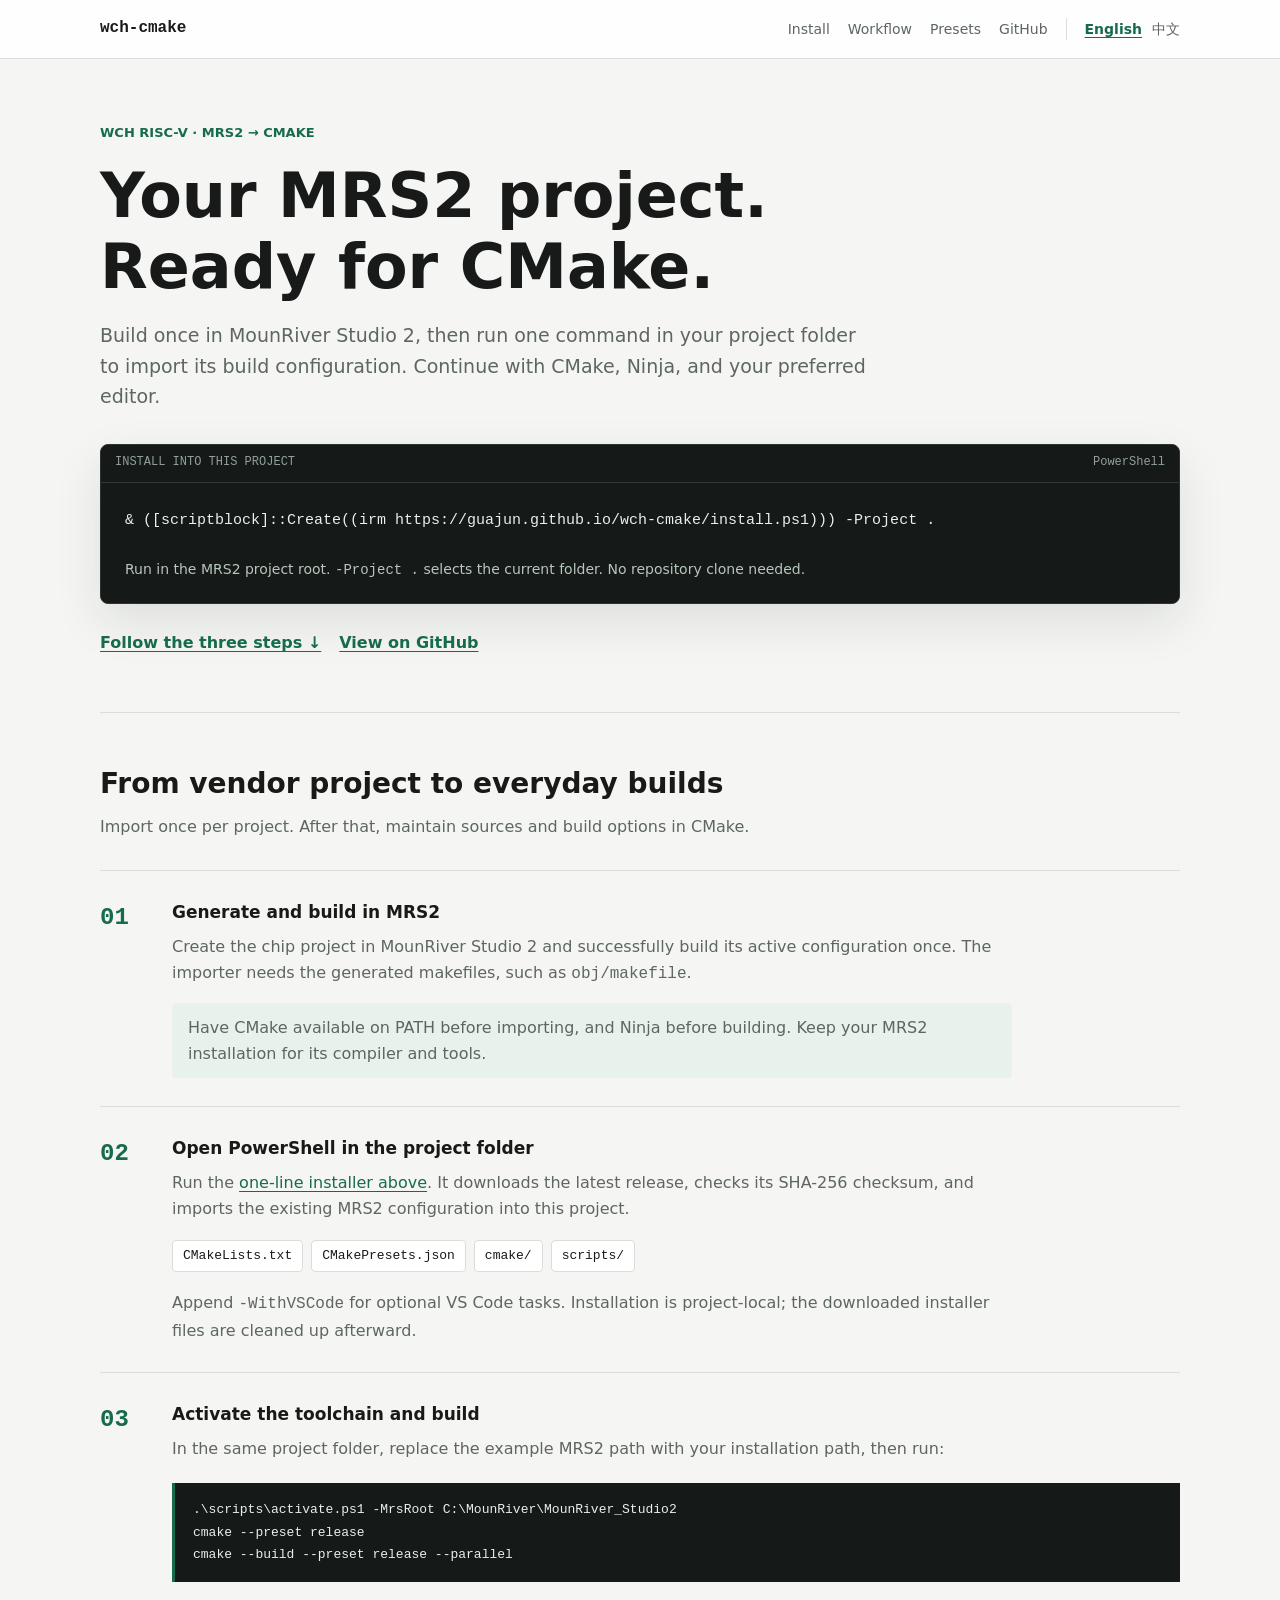
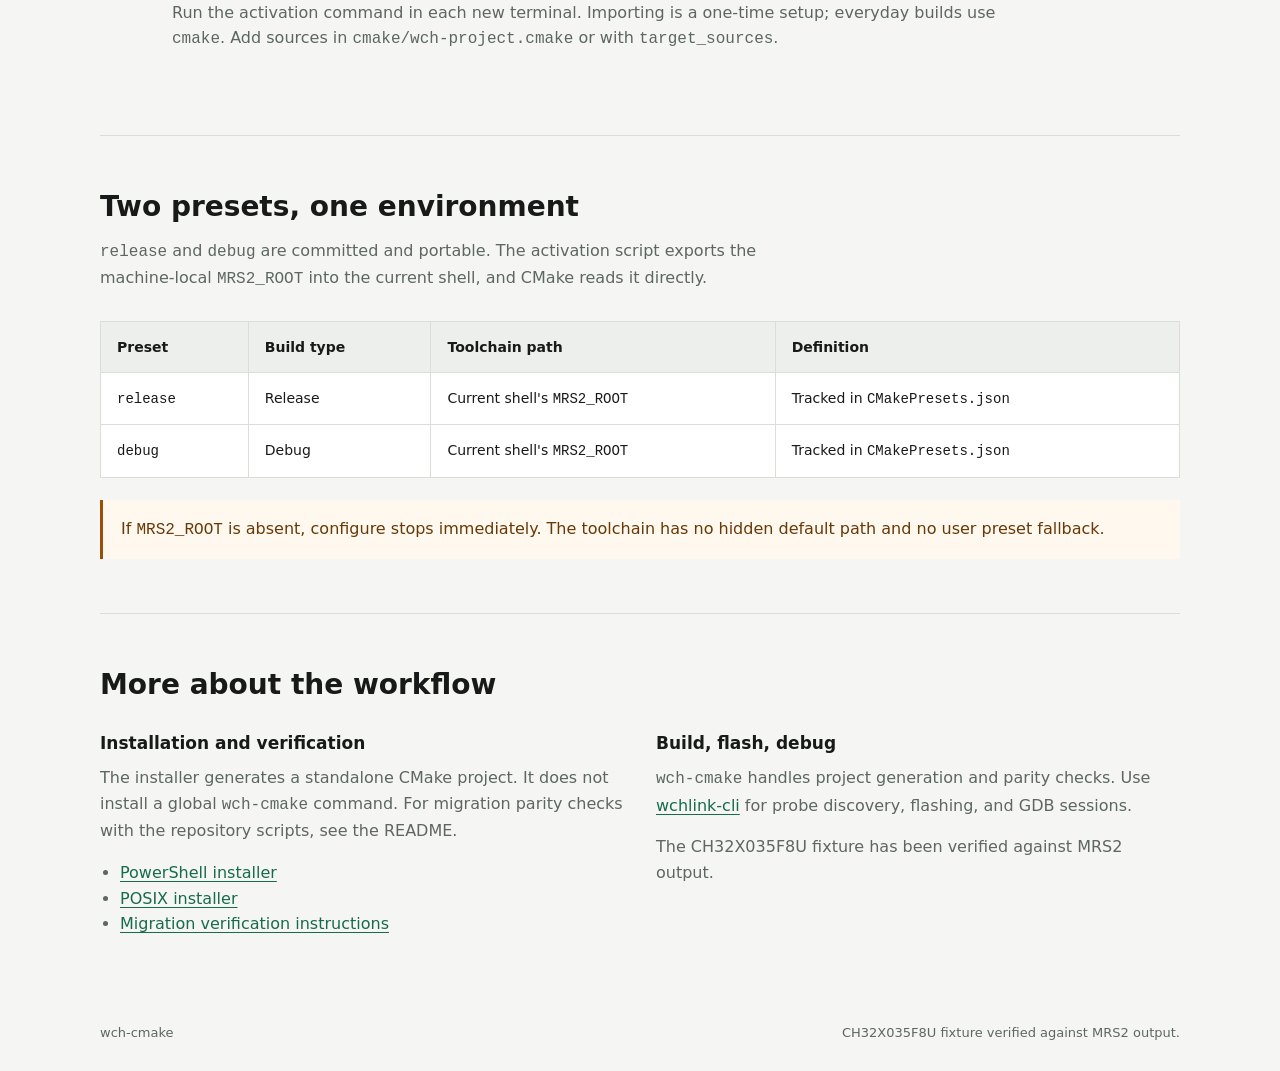
==== commit 8bd24510: "docs: lead bilingual Pages with one-command project setup" ====
--- a/docs/index.html
+++ b/docs/index.html
@@ -15,6 +15,7 @@
     <div class="topbar-inner">
       <a class="wordmark" href="./">wch-cmake</a>
       <nav aria-label="Primary navigation">
+        <a href="#install">Install</a>
         <a href="#workflow">Workflow</a>
         <a href="#presets">Presets</a>
         <a href="https://github.com/guajun/wch-cmake">GitHub</a>
@@ -28,64 +29,56 @@
 
   <main>
     <div class="intro">
-      <div>
-        <div class="eyebrow">MRS2 migration tooling</div>
-        <h1>wch-cmake</h1>
-        <p class="lede">
-          Import the exact compiler and linker recipe generated by MounRiver
-          Studio 2, then continue development with CMake, Ninja, VS Code, and
-          normal source control.
-        </p>
-        <div class="links">
-          <a href="https://github.com/guajun/wch-cmake">View repository</a>
-          <a href="https://github.com/guajun/wchlink-cli">Open wchlink-cli</a>
+      <div class="eyebrow">WCH RISC-V · MRS2 → CMake</div>
+      <h1>Your MRS2 project.<br>Ready for CMake.</h1>
+      <p class="lede">Build once in MounRiver Studio 2, then run one command in your project folder to import its build configuration. Continue with CMake, Ninja, and your preferred editor.</p>
+      <div class="quick-install" id="install">
+        <div class="terminal-bar">
+          <span>INSTALL INTO THIS PROJECT</span>
+          <span>PowerShell</span>
         </div>
+        <pre class="install-command"><code>&amp; ([scriptblock]::Create((irm https://guajun.github.io/wch-cmake/install.ps1))) -Project .</code></pre>
+        <p class="install-hint">Run in the MRS2 project root. <code>-Project .</code> selects the current folder. No repository clone needed.</p>
       </div>
-
-      <div class="terminal" aria-label="Verified CH32X035 build output">
-        <div class="terminal-bar">
-          <span>PowerShell</span>
-          <span>CH32X035F8U</span>
-        </div>
-        <pre><span class="prompt">PS&gt;</span> .\scripts\activate.ps1 -MrsRoot C:\MounRiver\MounRiver_Studio2
-<span class="prompt">PS&gt;</span> cmake --preset release
-<span class="prompt">PS&gt;</span> cmake --build --preset release --parallel
-
-[24/24] Linking C executable CH32X035F8U.elf
-   text    data     bss     dec     hex
-   7172     160    2068    9400    24b8
-
-<span class="result">MRS2 and CMake firmware match</span>
-191677d88a3e44e4...a494dcbecd92fa10709ebbf5</pre>
+      <div class="links">
+        <a href="#workflow">Follow the three steps ↓</a>
+        <a href="https://github.com/guajun/wch-cmake">View on GitHub</a>
       </div>
     </div>
 
     <section id="workflow">
-      <h2>One import, one build system</h2>
-      <p class="section-copy">
-        MRS2 remains the device and vendor-code bootstrap. Once imported, the
-        checked-in CMake files own sources, flags, linker behavior, and build
-        composition.
-      </p>
-
-      <div class="flow" aria-label="MRS2 to CMake workflow">
-        <div class="flow-item">
-          <h3>1. Generate</h3>
-          <p>Create the chip project in MRS2 and build its active configuration once.</p>
-        </div>
-        <div class="flow-arrow" aria-hidden="true">-&gt;</div>
-        <div class="flow-item">
-          <h3>2. Import</h3>
-          <p>Read makefile, subdir recipes, linker script, template, and launch metadata.</p>
-        </div>
-        <div class="flow-arrow" aria-hidden="true">-&gt;</div>
-        <div class="flow-item">
-          <h3>3. Develop</h3>
-          <p>Add C or C++ files through CMake. MRS2 no longer updates the build graph.</p>
-        </div>
+      <h2>From vendor project to everyday builds</h2>
+      <p class="section-copy">Import once per project. After that, maintain sources and build options in CMake.</p>
+      <div class="steps">
+        <article class="step">
+          <span class="step-number" aria-hidden="true">01</span>
+          <div>
+            <h3>Generate and build in MRS2</h3>
+            <p>Create the chip project in MounRiver Studio 2 and successfully build its active configuration once. The importer needs the generated makefiles, such as <code>obj/makefile</code>.</p>
+            <p class="prerequisite">Have CMake available on PATH before importing, and Ninja before building. Keep your MRS2 installation for its compiler and tools.</p>
+          </div>
+        </article>
+        <article class="step">
+          <span class="step-number" aria-hidden="true">02</span>
+          <div>
+            <h3>Open PowerShell in the project folder</h3>
+            <p>Run the <a href="#install">one-line installer above</a>. It downloads the latest release, checks its SHA-256 checksum, and imports the existing MRS2 configuration into this project.</p>
+            <div class="outputs" aria-label="Generated project files"><code>CMakeLists.txt</code><code>CMakePresets.json</code><code>cmake/</code><code>scripts/</code></div>
+            <p>Append <code>-WithVSCode</code> for optional VS Code tasks. Installation is project-local; the downloaded installer files are cleaned up afterward.</p>
+          </div>
+        </article>
+        <article class="step">
+          <span class="step-number" aria-hidden="true">03</span>
+          <div>
+            <h3>Activate the toolchain and build</h3>
+            <p>In the same project folder, replace the example MRS2 path with your installation path, then run:</p>
+            <pre class="command"><code>.\scripts\activate.ps1 -MrsRoot C:\MounRiver\MounRiver_Studio2
+cmake --preset release
+cmake --build --preset release --parallel</code></pre>
+            <p class="after-command">Run the activation command in each new terminal. Importing is a one-time setup; everyday builds use <code>cmake</code>. Add sources in <code>cmake/wch-project.cmake</code> or with <code>target_sources</code>.</p>
+          </div>
+        </article>
       </div>
-
-      <pre class="command">&amp; F:\wch\wch-cmake\wch-cmake.ps1 import -Project F:\wch\blink\CH32X035F8U</pre>
     </section>
 
     <section id="presets">
@@ -127,38 +120,22 @@
       </div>
     </section>
 
-    <section id="install">
-      <h2>Install and verify</h2>
+    <section id="details">
+      <h2>More about the workflow</h2>
       <div class="two-column">
         <div>
-          <h3>Install the latest release</h3>
-          <pre class="command">&amp; ([scriptblock]::Create((irm https://github.com/guajun/wch-cmake/releases/latest/download/install.ps1))) -Project F:\wch\blink\CH32X035F8U</pre>
-        </div>
-        <div>
-          <h3>Verify migration parity</h3>
-          <pre class="command">&amp; F:\wch\wch-cmake\wch-cmake.ps1 verify -Project .</pre>
-        </div>
-      </div>
-
-      <div class="two-column">
-        <div>
-          <h3>Release installers</h3>
-          <p class="section-copy">
-            The bootstrap script stages the tagged archive inside the selected
-            project, verifies its checksum, imports CMake and activation files,
-            then removes the staging directory. Nothing is installed globally.
-          </p>
+          <h3>Installation and verification</h3>
+          <p class="section-copy">The installer generates a standalone CMake project. It does not install a global <code>wch-cmake</code> command. For migration parity checks with the repository scripts, see the README.</p>
           <ul class="plain-list">
             <li><a href="./install.ps1">PowerShell installer</a></li>
             <li><a href="./install.sh">POSIX installer</a></li>
+            <li><a href="https://github.com/guajun/wch-cmake#verify-migration">Migration verification instructions</a></li>
           </ul>
         </div>
         <div>
-          <h3>Responsibility boundary</h3>
-          <ul class="plain-list">
-            <li><code>wch-cmake</code> owns project generation and parity checks.</li>
-            <li><code>wchlink-cli</code> owns probe, flash, and GDB sessions.</li>
-          </ul>
+          <h3>Build, flash, debug</h3>
+          <p class="section-copy"><code>wch-cmake</code> handles project generation and parity checks. Use <a href="https://github.com/guajun/wchlink-cli">wchlink-cli</a> for probe discovery, flashing, and GDB sessions.</p>
+          <p class="section-copy">The CH32X035F8U fixture has been verified against MRS2 output.</p>
         </div>
       </div>
     </section>
--- a/docs/styles.css
+++ b/docs/styles.css
@@ -84,11 +84,17 @@
 }
 
 .intro {
-  display: grid;
-  grid-template-columns: minmax(0, 1.05fr) minmax(360px, 0.95fr);
-  gap: 64px;
-  align-items: center;
-  padding: 72px 0 56px;
+  padding: 64px 0 56px;
+}
+
+.intro h1 {
+  max-width: 900px;
+  margin-top: 16px;
+  line-height: 1.15;
+}
+
+.intro .lede {
+  max-width: 780px;
 }
 
 .eyebrow {
@@ -137,15 +143,6 @@
   gap: 18px;
   margin-top: 26px;
   font-weight: 650;
-}
-
-.terminal {
-  overflow: hidden;
-  border: 1px solid #2c342f;
-  border-radius: 6px;
-  background: var(--code);
-  color: var(--code-ink);
-  box-shadow: 0 18px 48px rgba(23, 26, 24, 0.14);
 }
 
 .terminal-bar {
@@ -160,23 +157,6 @@
   font-size: 12px;
 }
 
-.terminal pre {
-  min-height: 250px;
-  margin: 0;
-  padding: 20px;
-  overflow-x: auto;
-  font-size: 13px;
-  line-height: 1.75;
-}
-
-.prompt {
-  color: #74c69d;
-}
-
-.result {
-  color: #f5c26b;
-}
-
 section {
   padding: 54px 0;
   border-top: 1px solid var(--line);
@@ -185,35 +165,6 @@
 .section-copy {
   max-width: 720px;
   color: var(--muted);
-}
-
-.flow {
-  display: grid;
-  grid-template-columns: 1fr auto 1fr auto 1fr;
-  gap: 14px;
-  align-items: stretch;
-  margin-top: 30px;
-}
-
-.flow-item {
-  min-width: 0;
-  padding: 20px;
-  border: 1px solid var(--line);
-  border-radius: 6px;
-  background: var(--surface);
-}
-
-.flow-item p {
-  margin-bottom: 0;
-  color: var(--muted);
-  font-size: 14px;
-}
-
-.flow-arrow {
-  align-self: center;
-  color: var(--amber);
-  font-family: Consolas, monospace;
-  font-weight: 700;
 }
 
 .command {
@@ -281,18 +232,7 @@
 
 @media (max-width: 820px) {
   .intro {
-    grid-template-columns: 1fr;
-    gap: 36px;
     padding-top: 48px;
-  }
-
-  .flow {
-    grid-template-columns: 1fr;
-  }
-
-  .flow-arrow {
-    transform: rotate(90deg);
-    justify-self: center;
   }
 }
 
@@ -359,3 +299,112 @@
     padding-left: 12px;
   }
 }
+
+.quick-install {
+  margin-top: 32px;
+  border: 1px solid #2c342f;
+  border-radius: 8px;
+  overflow: hidden;
+  background: var(--code);
+  color: var(--code-ink);
+  box-shadow: 0 18px 48px rgba(23, 26, 24, 0.1);
+}
+
+.install-command {
+  margin: 0;
+  padding: 24px;
+  font-size: 15px;
+  line-height: 1.8;
+  white-space: pre-wrap;
+  overflow-wrap: anywhere;
+}
+
+.install-hint {
+  margin: 0;
+  padding: 0 24px 22px;
+  color: #b7c7bc;
+  font-size: 14px;
+}
+
+.steps {
+  margin-top: 30px;
+}
+
+.step {
+  display: grid;
+  grid-template-columns: 48px minmax(0, 1fr);
+  gap: 24px;
+  padding: 28px 0;
+  border-top: 1px solid var(--line);
+}
+
+.step-number {
+  color: var(--green);
+  font-family: Consolas, monospace;
+  font-size: 24px;
+  font-weight: 700;
+}
+
+.step p {
+  max-width: 840px;
+  color: var(--muted);
+}
+
+.step p:last-child {
+  margin-bottom: 0;
+}
+
+.prerequisite {
+  padding: 12px 16px;
+  background: var(--green-soft);
+  border-radius: 4px;
+}
+
+.outputs {
+  display: flex;
+  flex-wrap: wrap;
+  gap: 8px;
+  margin: 18px 0;
+}
+
+.outputs code {
+  padding: 5px 10px;
+  border: 1px solid var(--line);
+  border-radius: 4px;
+  background: var(--surface);
+  font-size: 13px;
+}
+
+.after-command {
+  margin-top: 18px;
+}
+
+[id] {
+  scroll-margin-top: 24px;
+}
+
+@media (max-width: 620px) {
+  .intro h1 {
+    font-size: clamp(28px, 7vw, 42px);
+  }
+
+  .step {
+    grid-template-columns: 32px minmax(0, 1fr);
+    gap: 12px;
+  }
+
+  .install-command {
+    padding: 18px;
+    font-size: 13px;
+  }
+
+  .install-hint {
+    padding: 0 18px 18px;
+  }
+}
+
+@media (prefers-reduced-motion: reduce) {
+  html {
+    scroll-behavior: auto;
+  }
+}
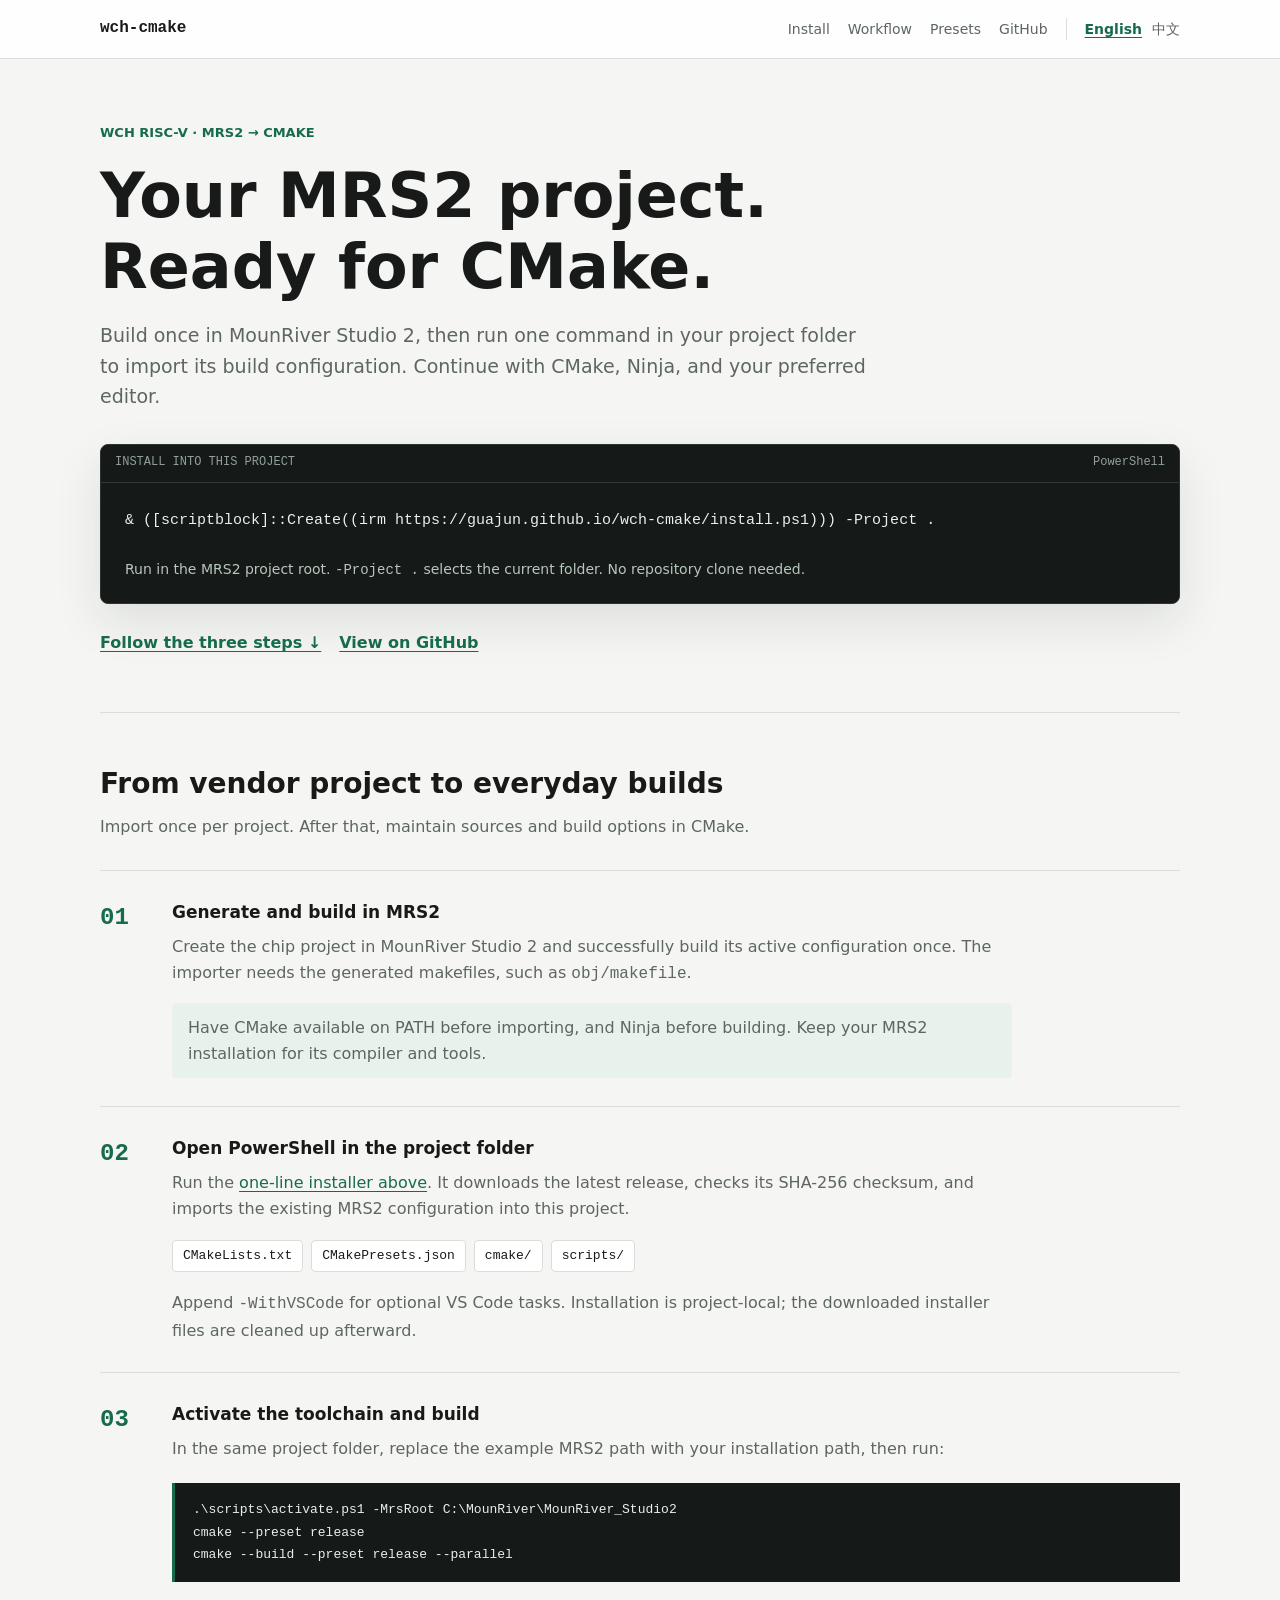
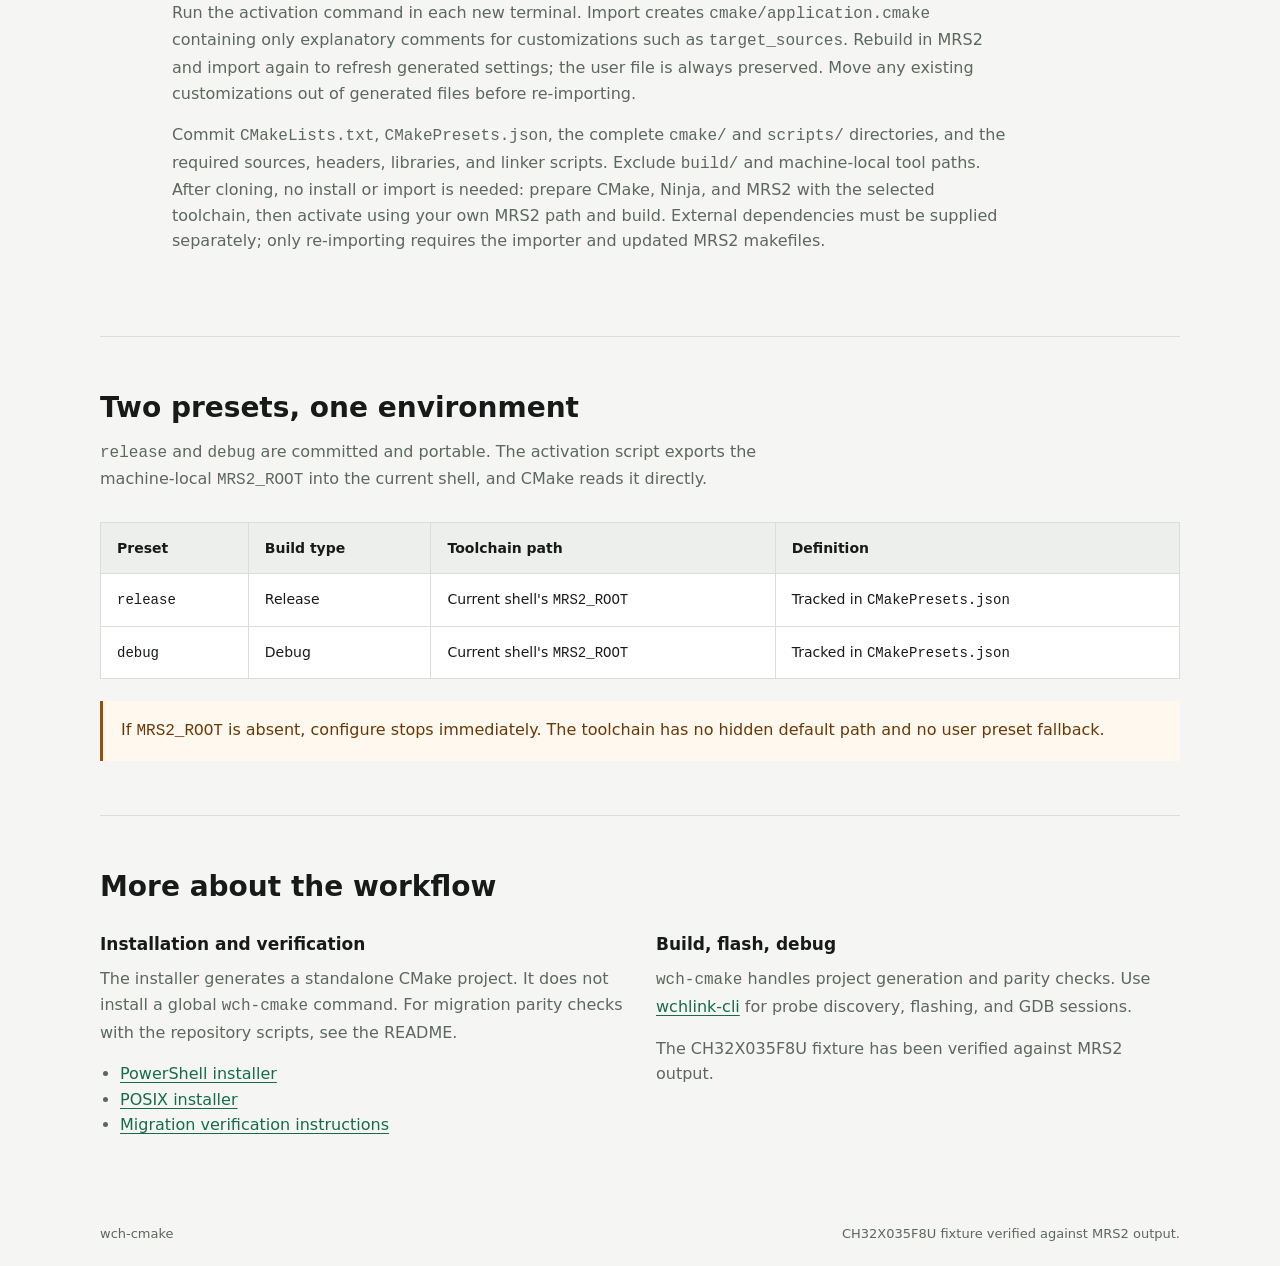
==== commit 4f51e7f8: "Separate application configuration from generated MRS2 settings" ====
--- a/docs/index.html
+++ b/docs/index.html
@@ -75,7 +75,8 @@
             <pre class="command"><code>.\scripts\activate.ps1 -MrsRoot C:\MounRiver\MounRiver_Studio2
 cmake --preset release
 cmake --build --preset release --parallel</code></pre>
-            <p class="after-command">Run the activation command in each new terminal. Importing is a one-time setup; everyday builds use <code>cmake</code>. Add sources in <code>cmake/wch-project.cmake</code> or with <code>target_sources</code>.</p>
+            <p class="after-command">Run the activation command in each new terminal. Import creates <code>cmake/application.cmake</code> containing only explanatory comments for customizations such as <code>target_sources</code>. Rebuild in MRS2 and import again to refresh generated settings; the user file is always preserved. Move any existing customizations out of generated files before re-importing.</p>
+            <p>Commit <code>CMakeLists.txt</code>, <code>CMakePresets.json</code>, the complete <code>cmake/</code> and <code>scripts/</code> directories, and the required sources, headers, libraries, and linker scripts. Exclude <code>build/</code> and machine-local tool paths. After cloning, no install or import is needed: prepare CMake, Ninja, and MRS2 with the selected toolchain, then activate using your own MRS2 path and build. External dependencies must be supplied separately; only re-importing requires the importer and updated MRS2 makefiles.</p>
           </div>
         </article>
       </div>
